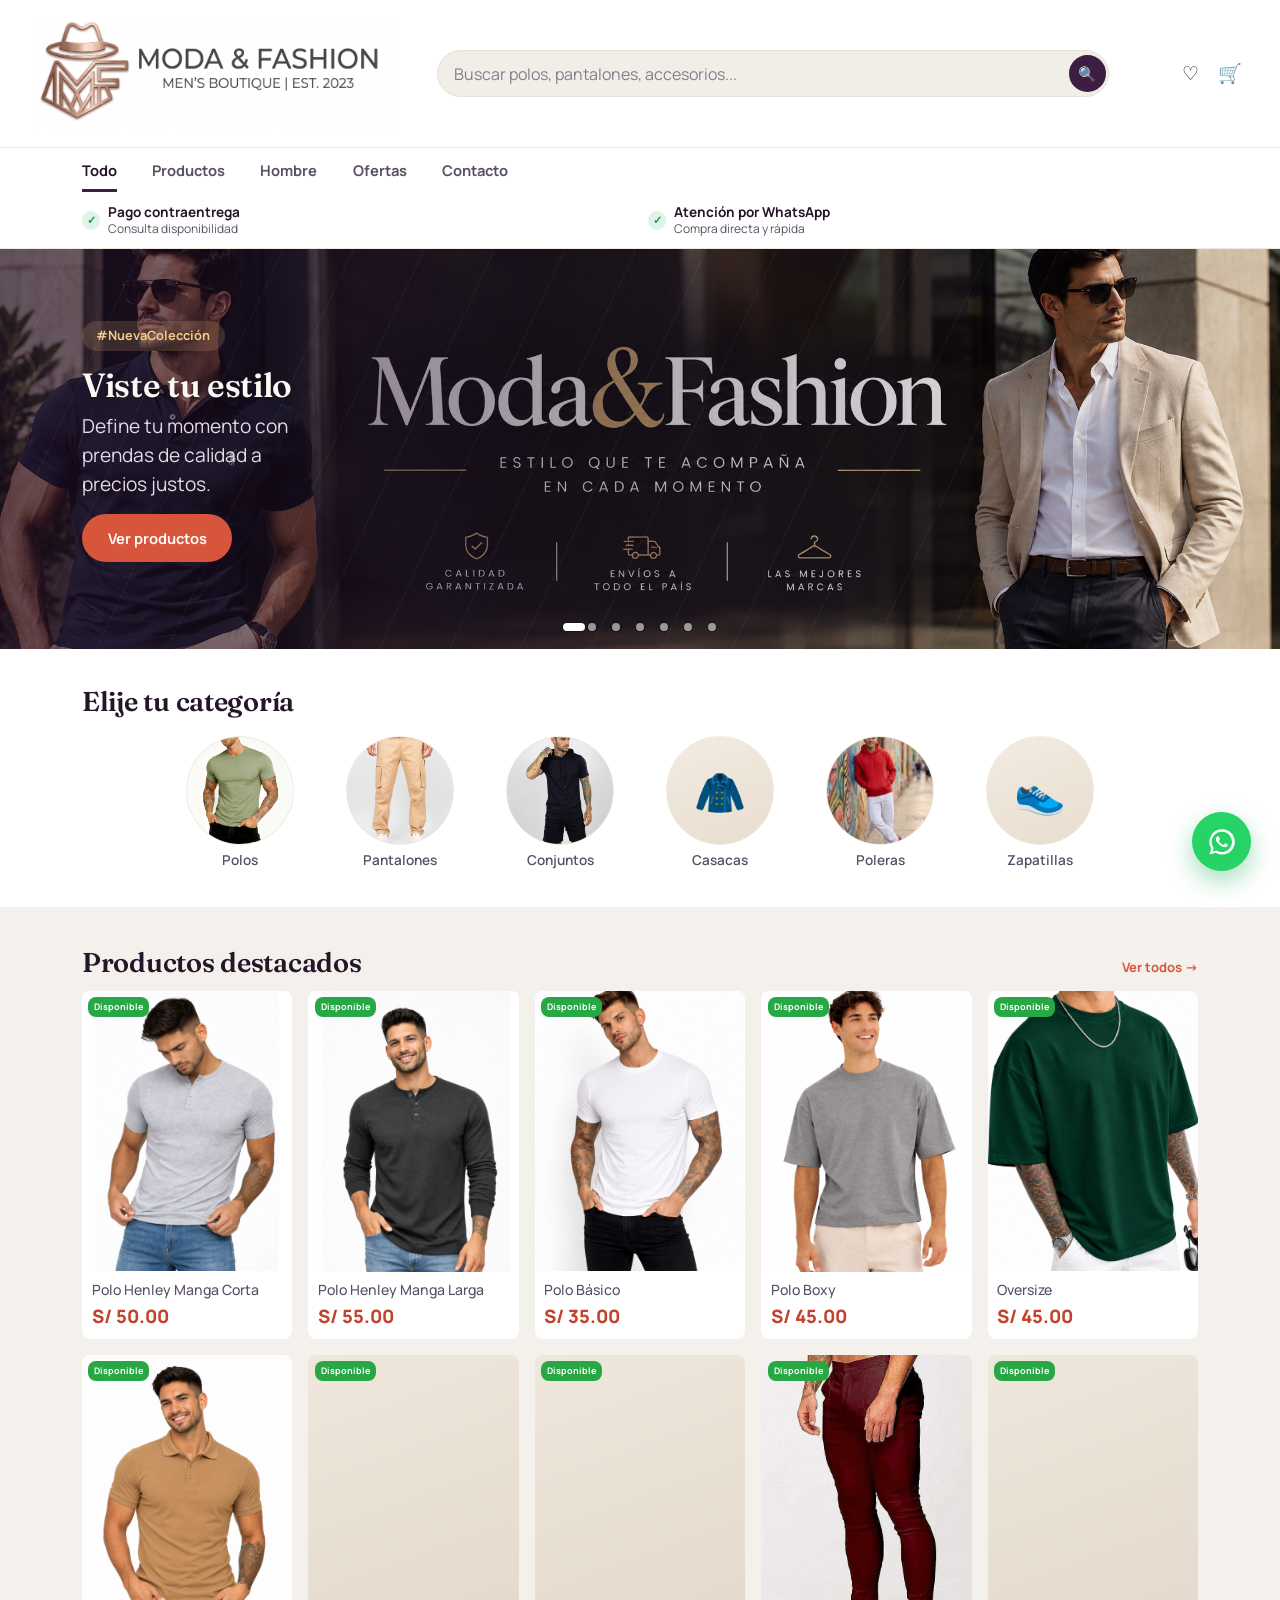
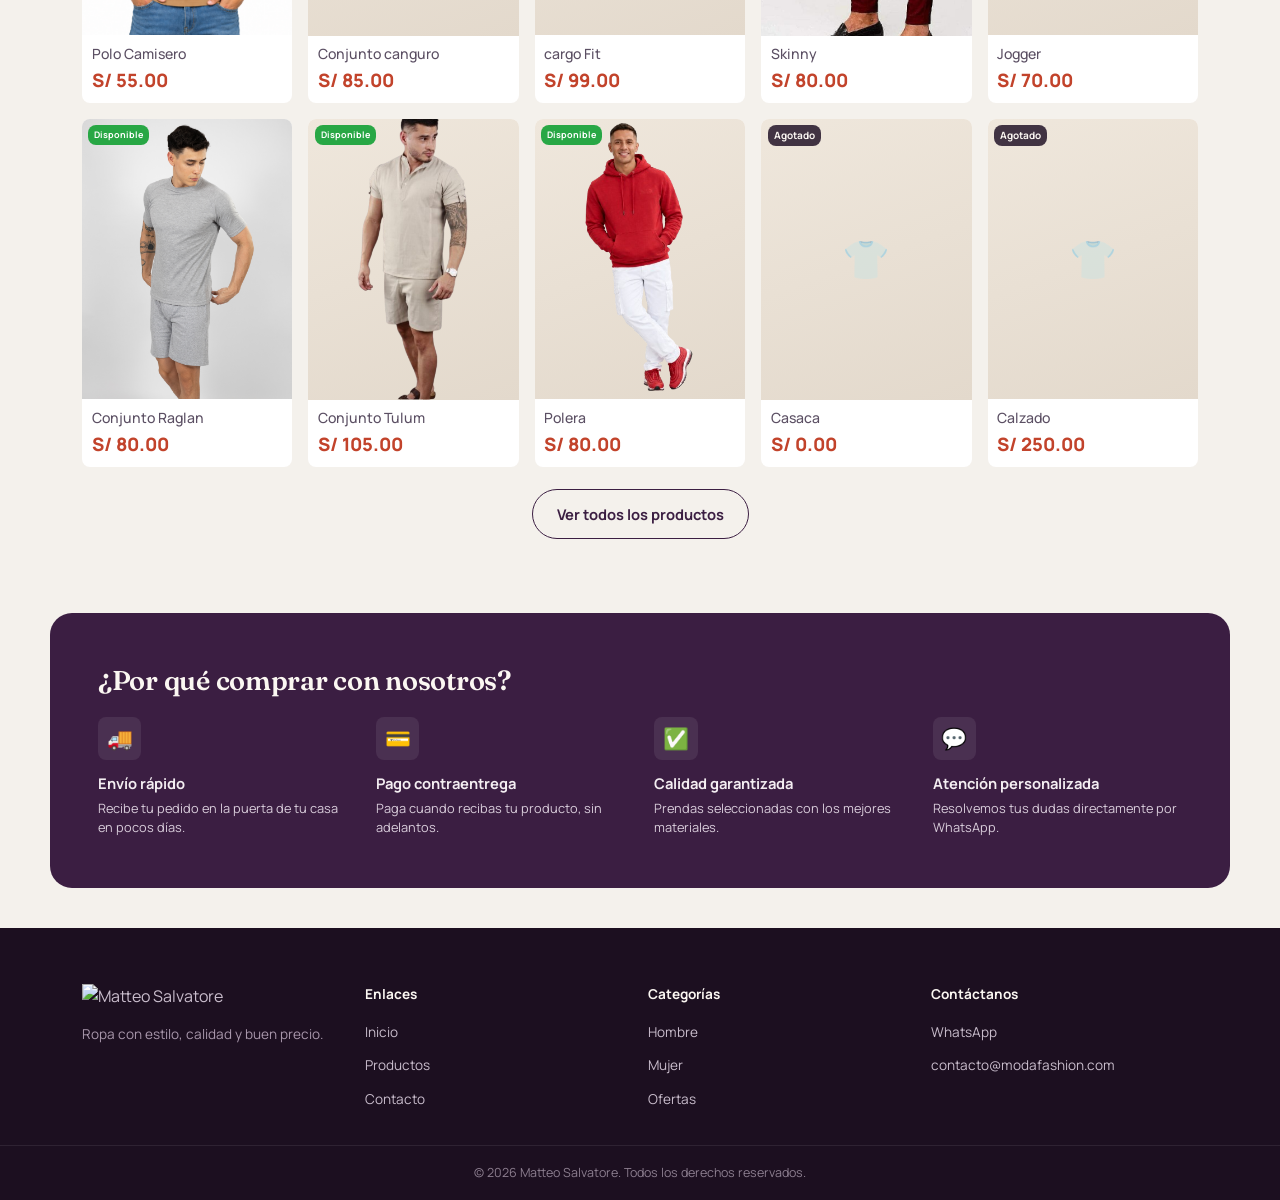
==== index.html @ 700c7a2d "primera version de la tienda" ====
<!DOCTYPE html>
<html lang="es">
<head>
  <meta charset="UTF-8">
  <meta name="viewport" content="width=device-width, initial-scale=1.0">
  <title>Moda & Fashion | Tienda de Ropa Online</title>
  <meta name="description" content="Moda & Fashion - Encuentra las mejores prendas de vestir al mejor precio.">
  <link rel="stylesheet" href="css/styles.css">
</head>
<body class="page-home">

  <!-- ===================== HEADER ===================== -->
  <header class="site-header">
  <div class="header-top">
    <a href="index.html" class="logo" aria-label="Moda & Fashion - Inicio">
      <img src="img/logo.png" alt="Moda & Fashion" class="logo-img">
    </a>

    <!-- Buscador -->
    <form class="search-form" role="search" action="productos.html" method="get">
      <input
        type="search"
        name="buscar"
        class="search-input"
        placeholder="Buscar polos, pantalones, accesorios..."
        aria-label="Buscar productos"
      >
      <button type="submit" class="search-button" aria-label="Buscar">
        🔍
      </button>
    </form>

    <!-- Acciones rápidas -->
    <div class="header-actions">
      <a href="#" class="icon-link" aria-label="Favoritos">♡</a>
      <a href="#" class="icon-link" aria-label="Carrito de compras">🛒</a>
      <button class="menu-toggle" aria-label="Abrir menú" aria-expanded="false">
        <span></span>
        <span></span>
        <span></span>
      </button>
    </div>
  </div>
</header>

    <!-- ===================== NAV (pestañas) ===================== -->
    <nav class="main-nav" aria-label="Navegación principal">
      <ul class="nav-list">
        <li><a href="index.html" class="active">Todo</a></li>
        <li><a href="productos.html">Productos</a></li>
        <li><a href="productos.html?categoria=hombre">Hombre</a></li>
        
        <li><a href="productos.html?categoria=ofertas">Ofertas</a></li>
        <li><a href="contacto.html">Contacto</a></li>
      </ul>
    </nav>
  </header>

  <main>

    <!-- ===================== VENTAJAS (franja) ===================== -->
    <section class="perks-bar" aria-label="Ventajas de comprar en la tienda">
      <div class="perk">
        <span class="perk-check" aria-hidden="true">✓</span>
        <div>
          <strong>Pago contraentrega</strong>
          <small>Consulta disponibilidad</small>
        </div>
      </div>
      <div class="perk">
        <span class="perk-check" aria-hidden="true">✓</span>
        <div>
          <strong>Atención por WhatsApp</strong>
          <small>Compra directa y rápida</small>
        </div>
      </div>
    </section>

    <!-- ===================== BANNER PRINCIPAL (carrusel) ===================== -->
    <!--
      Se desliza solo cada pocos segundos y también con el dedo o las flechas.

      - La primera diapositiva lleva texto y las fotos con precio, que salen
        solas de data/productos.json (primeros productos).
      - Las demás son imágenes tuyas: guárdalas en img/banners/ con los nombres
        banner-1.jpg, banner-2.jpg y banner-3.jpg. Si alguna no existe, esa
        diapositiva simplemente no aparece.
      - Para agregar más, copia una línea <a class="hero-slide hero-slide-img">
        y cambia el nombre de la imagen (y el enlace si quieres otro destino).
      - Tamaño recomendado: 1600 x 700 px, con lo importante en el centro.
    -->
    <section class="hero-carousel" id="heroCarousel" aria-roledescription="carrusel" aria-label="Novedades y promociones">
      <div class="hero-track" id="heroTrack">

        <!-- Diapositiva 1: texto + productos del JSON -->
        <div class="hero-slide hero-banner">
          <div class="hero-content">
            <span class="hero-tag">#NuevaColección</span>
            <h1 class="hero-title">Viste tu estilo</h1>
            <p class="hero-subtitle">Define tu momento con prendas de calidad a precios justos.</p>
            <a href="productos.html" class="btn btn-primary">Ver productos</a>
          </div>
          
        </div>

        <!-- Diapositivas de imagen (se quitan solas si la imagen no existe) -->
        <a class="hero-slide hero-slide-img" href="productos.html">
          <img src="img/banners/banner-1.jpg" alt="Promoción de Matteo Salvatore" onerror="this.parentElement.remove()">
        </a>
        <a class="hero-slide hero-slide-img" href="productos.html">
          <img src="img/banners/banner-2.jpg" alt="Novedades de Matteo Salvatore" onerror="this.parentElement.remove()">
        </a>
        <a class="hero-slide hero-slide-img" href="productos.html?categoria=ofertas">
          <img src="img/banners/banner-3.jpg" alt="Ofertas de Matteo Salvatore" onerror="this.parentElement.remove()">
        </a>
        <a class="hero-slide hero-slide-img" href="productos.html?categoria=ofertas">
          <img src="img/banners/banner-4.jpg" alt="Ofertas de Matteo Salvatore" onerror="this.parentElement.remove()">
        </a>
        <a class="hero-slide hero-slide-img" href="productos.html?categoria=ofertas">
          <img src="img/banners/banner-5.jpg" alt="Ofertas de Matteo Salvatore" onerror="this.parentElement.remove()">
        </a>
        <a class="hero-slide hero-slide-img" href="productos.html?categoria=ofertas">
          <img src="img/banners/banner-6.jpg" alt="Ofertas de Matteo Salvatore" onerror="this.parentElement.remove()">
        </a>

      </div>

      <!-- Flechas y puntos: los crea js/main.js solo cuando hay más de una diapositiva -->
      <button type="button" class="hero-arrow hero-prev" aria-label="Imagen anterior" hidden>‹</button>
      <button type="button" class="hero-arrow hero-next" aria-label="Imagen siguiente" hidden>›</button>
      <div class="hero-dots" role="group" aria-label="Elegir imagen" hidden></div>
    </section>

    <!-- ===================== CATEGORÍAS ===================== -->
    <!--
      Cada círculo muestra un emoji. Si guardas una foto en
      img/categorias/ con el nombre indicado (polos.jpg, pantalones.jpg...),
      la foto reemplaza al emoji automáticamente.
    -->
    <section class="categories-section" id="categorias" aria-label="Categorías de ropa">
      <h2 class="section-title">Elije tu categoría</h2>
      <div class="categories-grid">
        <a href="productos.html?categoria=polos" class="category-card">
          <div class="category-image">
            <span class="category-emoji" aria-hidden="true">👕</span>
            <img src="img/categorias/polos.jpg" alt="" loading="lazy" onerror="this.remove()">
          </div>
          <span class="category-name">Polos</span>
        </a>
        <a href="productos.html?categoria=pantalones" class="category-card">
          <div class="category-image">
            <span class="category-emoji" aria-hidden="true">👖</span>
            <img src="img/categorias/pantalones.jpg" alt="" loading="lazy" onerror="this.remove()">
          </div>
          <span class="category-name">Pantalones</span>
        </a>
                <a href="productos.html?categoria=conjuntos" class="category-card">
          <div class="category-image">
            <span class="category-emoji" aria-hidden="true">🎽</span>
            <img src="img/categorias/conjuntos.jpg" alt="" loading="lazy" onerror="this.remove()">
          </div>
          <span class="category-name">Conjuntos</span>
        </a>
        <a href="productos.html?categoria=casacas" class="category-card">
          <div class="category-image">
            <span class="category-emoji" aria-hidden="true">🧥</span>
            <img src="img/categorias/casacas.jpg" alt="" loading="lazy" onerror="this.remove()">
          </div>
          <span class="category-name">Casacas</span>
        </a>
        <a href="productos.html?categoria=Poleras" class="category-card">
          <div class="category-image">
            <span class="category-emoji" aria-hidden="true">🧢</span>
            <img src="img/categorias/poleras.jpg" alt="" loading="lazy" onerror="this.remove()">
          </div>
          <span class="category-name">Poleras</span>
        </a>
        <a href="productos.html?categoria=zapatillas" class="category-card">
          <div class="category-image">
            <span class="category-emoji" aria-hidden="true">👟</span>
            <img src="img/categorias/zapatillas.jpg" alt="" loading="lazy" onerror="this.remove()">
          </div>
          <span class="category-name">Zapatillas</span>
        </a>
        
      </div>
    </section>

    <!-- ===================== PRODUCTOS DESTACADOS ===================== -->
    <section class="featured-section" aria-label="Productos destacados">
      <div class="section-header">
        <h2 class="section-title">Productos destacados</h2>
        <a href="productos.html" class="see-all-link">Ver todos →</a>
      </div>

      <!-- Las tarjetas se generan solas desde data/productos.json (js/productos.js) -->
      <div class="products-grid" id="productosGrid">
        <p class="products-empty-message">Cargando productos…</p>
      </div>

      <div class="section-cta">
        <a href="productos.html" class="btn btn-secondary">Ver todos los productos</a>
      </div>
    </section>

    <!-- ===================== BENEFICIOS ===================== -->
    <section class="benefits-section" aria-label="Beneficios de comprar en la tienda">
      <h2 class="section-title">¿Por qué comprar con nosotros?</h2>
      <div class="benefits-grid">
        <div class="benefit-item">
          <div class="benefit-icon" aria-hidden="true">🚚</div>
          <h3 class="benefit-title">Envío rápido</h3>
          <p class="benefit-text">Recibe tu pedido en la puerta de tu casa en pocos días.</p>
        </div>
        <div class="benefit-item">
          <div class="benefit-icon" aria-hidden="true">💳</div>
          <h3 class="benefit-title">Pago contraentrega</h3>
          <p class="benefit-text">Paga cuando recibas tu producto, sin adelantos.</p>
        </div>
        <div class="benefit-item">
          <div class="benefit-icon" aria-hidden="true">✅</div>
          <h3 class="benefit-title">Calidad garantizada</h3>
          <p class="benefit-text">Prendas seleccionadas con los mejores materiales.</p>
        </div>
        <div class="benefit-item">
          <div class="benefit-icon" aria-hidden="true">💬</div>
          <h3 class="benefit-title">Atención personalizada</h3>
          <p class="benefit-text">Resolvemos tus dudas directamente por WhatsApp.</p>
        </div>
      </div>
    </section>

  </main>

  
<!-- ===================== BOTÓN FLOTANTE DE WHATSAPP ===================== -->

<a
  href="https://wa.me/51994319421?text=Hola%2C%20quiero%20más%20información%20sobre%20sus%20productos"
  class="whatsapp-float"
  target="_blank"
  rel="noopener noreferrer"
  aria-label="Escríbenos por WhatsApp"
>
  <svg
    xmlns="http://www.w3.org/2000/svg"
    width="32"
    height="32"
    viewBox="0 0 32 32"
    aria-hidden="true"
  >
    <!-- Círculo verde -->
    <circle cx="16" cy="16" r="16" fill="#25D366"/>

    <!-- Símbolo blanco ampliado -->
    <g transform="translate(-4.8 -4.8) scale(1.30)">
      <path
        fill="#FFFFFF"
        d="M16 6.2a9.7 9.7 0 0 0-8.3 14.7L6.4 25.6l4.9-1.3A9.7 9.7 0 1 0 16 6.2Zm0 17.5a7.8 7.8 0 0 1-4-.9l-.3-.2-2.9.8.8-2.8-.2-.3a7.8 7.8 0 1 1 6.6 3.4Zm4.3-5.8c-.2-.1-1.4-.7-1.6-.8-.2-.1-.4-.1-.5.1-.2.2-.6.8-.8.9-.1.2-.3.2-.5.1a6.4 6.4 0 0 1-1.9-1.2 7 7 0 0 1-1.3-1.6c-.1-.2 0-.3.1-.5l.4-.4c.1-.1.2-.3.2-.4.1-.2 0-.3 0-.4l-.7-1.7c-.2-.4-.4-.4-.5-.4h-.5c-.2 0-.4.1-.6.3-.2.2-.8.8-.8 1.9s.8 2.1.9 2.2c.1.2 1.6 2.5 3.9 3.4.5.2.9.3 1.2.4.5.2 1 .1 1.4.1.4-.1 1.4-.6 1.6-1.1.2-.5.2-1 .1-1.1-.1-.1-.3-.2-.5-.3Z"
      />
    </g>
  </svg>
</a>



  <!-- ===================== FOOTER ===================== -->
  <footer class="site-footer">
    <div class="footer-content">
      <div class="footer-col">
        <a href="index.html" class="logo" aria-label="Matteo Salvatore - Inicio">
          <img src="img/logo-blanco.png" alt="Matteo Salvatore" class="logo-img logo-img-footer" width="666" height="81">
        </a>
        <p class="footer-text">Ropa con estilo, calidad y buen precio.</p>
      </div>

      <div class="footer-col">
        <h4 class="footer-heading">Enlaces</h4>
        <ul class="footer-links">
          <li><a href="index.html">Inicio</a></li>
          <li><a href="productos.html">Productos</a></li>
          <li><a href="contacto.html">Contacto</a></li>
        </ul>
      </div>

      <div class="footer-col">
        <h4 class="footer-heading">Categorías</h4>
        <ul class="footer-links">
          <li><a href="productos.html?categoria=hombre">Hombre</a></li>
          <li><a href="productos.html?categoria=mujer">Mujer</a></li>
          <li><a href="productos.html?categoria=ofertas">Ofertas</a></li>
        </ul>
      </div>

      <div class="footer-col">
        <h4 class="footer-heading">Contáctanos</h4>
        <ul class="footer-links">
         <li><a href="https://wa.me/51994319421?text=Hola,%20quiero%20más%20información%20sobre%20sus%20productos" target="_blank" rel="noopener noreferrer">WhatsApp</a></li>
          <li><a href="mailto:contacto@modafashion.com">contacto@modafashion.com</a></li>
        </ul>
      </div>
    </div>

    <div class="footer-bottom">
      <p>&copy; 2026 Matteo Salvatore. Todos los derechos reservados.</p>
    </div>
  </footer>

  <!-- ===================== BARRA INFERIOR (solo celular) ===================== -->
  <nav class="bottom-nav" aria-label="Navegación rápida">
    <a href="index.html" class="bottom-nav-item is-active">
      <span class="bottom-nav-icon" aria-hidden="true">🏠</span>
      <span>Inicio</span>
    </a>
    <a href="#categorias" class="bottom-nav-item">
      <span class="bottom-nav-icon" aria-hidden="true">☰</span>
      <span>Categorías</span>
    </a>
    <a href="productos.html?categoria=ofertas" class="bottom-nav-item">
      <span class="bottom-nav-icon" aria-hidden="true">🏷️</span>
      <span>Ofertas</span>
    </a>
    <a href="contacto.html" class="bottom-nav-item">
      <span class="bottom-nav-icon" aria-hidden="true">📞</span>
      <span>Contacto</span>
    </a>
  </nav>

  <script src="js/main.js"></script>
  <script src="js/productos.js"></script>
</body>
</html>
---- css/styles.css ----
/* =========================================================
   MODA FASHION — Hoja de estilos principal
   Formato tipo app de compras, pensado primero para celular.
   Breakpoints: 700px (tablet) y 1024px (escritorio)
   ========================================================= */

@import url('https://fonts.googleapis.com/css2?family=Fraunces:ital,wght@0,500;0,600;0,700;1,500&family=Manrope:wght@400;500;600;700;800&display=swap');

/* ---------- Variables ---------- */
:root {
  /* Color */
  --color-bg:        #F4F1EC;
  --color-surface:   #FFFFFF;
  --color-ink:       #241528;
  --color-ink-soft:  #5B4F63;
  --color-primary:   #3B1E42;
  --color-primary-2: #55214F;
  --color-gold:      #C08A2E;
  --color-coral:     #D6553B;
  --color-coral-2:   #C2432B;
  --color-price:     #C2432B;
  --color-whatsapp:  #1FAF5C;
  --color-whatsapp-2:#188F4B;
  --color-border:    #E7E0D7;
  --color-border-2:  #EFE9E1;

  /* Tipografía */
  --font-display: 'Fraunces', Georgia, serif;
  --font-body: 'Manrope', -apple-system, BlinkMacSystemFont, 'Segoe UI', sans-serif;

  /* Forma y sombra */
  --radius-s: 8px;
  --radius-m: 14px;
  --radius-l: 22px;
  --radius-pill: 999px;
  --shadow-s: 0 1px 2px rgba(36, 21, 40, 0.06), 0 1px 1px rgba(36, 21, 40, 0.04);
  --shadow-m: 0 8px 24px rgba(36, 21, 40, 0.10);
  --shadow-l: 0 20px 48px rgba(36, 21, 40, 0.16);

  /* Layout */
  --container: 1180px;
  /* Margen lateral: fondos a ancho completo, contenido centrado */
  --gutter: max(0.75rem, calc((100% - var(--container)) / 2 + 0.75rem));

  /* Movimiento */
  --ease: cubic-bezier(0.22, 1, 0.36, 1);
}

/* ---------- Reset ---------- */
*, *::before, *::after { box-sizing: border-box; }
html { -webkit-text-size-adjust: 100%; scroll-behavior: smooth; }
body, h1, h2, h3, h4, p, figure, ul { margin: 0; }
ul { list-style: none; padding: 0; }
a { color: inherit; text-decoration: none; }
img { max-width: 100%; display: block; }
button { font: inherit; color: inherit; background: none; border: none; cursor: pointer; }
input { font: inherit; }

body {
  background: var(--color-bg);
  color: var(--color-ink);
  font-family: var(--font-body);
  line-height: 1.5;
  -webkit-font-smoothing: antialiased;
}

:focus-visible {
  outline: 2px solid var(--color-gold);
  outline-offset: 3px;
  border-radius: var(--radius-s);
}

@media (prefers-reduced-motion: reduce) {
  html { scroll-behavior: auto; }
  *, *::before, *::after {
    animation-duration: 0.01ms !important;
    animation-iteration-count: 1 !important;
    transition-duration: 0.01ms !important;
  }
}

.section-title {
  font-family: var(--font-display);
  font-weight: 600;
  font-size: clamp(1.15rem, 3vw, 1.7rem);
  color: var(--color-ink);
  letter-spacing: -0.01em;
  line-height: 1.2;
}

/* ---------- Botones ---------- */
.btn {
  display: inline-flex;
  align-items: center;
  justify-content: center;
  gap: 0.5rem;
  padding: 0.8rem 1.5rem;
  border-radius: var(--radius-pill);
  font-weight: 700;
  font-size: 0.92rem;
  transition: transform 0.25s var(--ease), box-shadow 0.25s var(--ease), background-color 0.25s var(--ease), color 0.25s var(--ease);
  white-space: nowrap;
}

.btn-primary {
  background: var(--color-coral);
  color: #FFF9F5;
  box-shadow: var(--shadow-m);
}
.btn-primary:hover { background: var(--color-coral-2); transform: translateY(-2px); box-shadow: var(--shadow-l); }
.btn-primary:active { transform: translateY(0); }

.btn-secondary {
  background: transparent;
  color: var(--color-primary);
  border: 1.5px solid var(--color-primary);
}
.btn-secondary:hover { background: var(--color-primary); color: #FBF7F2; }

/* =========================================================
   HEADER
   ========================================================= */
.site-header {
  position: sticky;
  top: 0;
  z-index: 50;
  background: var(--color-surface);
  border-bottom: 1px solid var(--color-border-2);
}

/* Contenedor principal de la barra superior */
.header-top {
  width: 100%;
  max-width: 100%;
  padding: 0.55rem 1.5rem 0.6rem;
  display: flex;
  align-items: center;
  justify-content: space-between;
  gap: 1.5rem;
}

/* 1. Logo fijo a la izquierda */
.logo {
  flex-shrink: 0;
  display: flex;
  align-items: center;
  text-decoration: none;
}

.logo-img {
  display: block;
  height: 10rem;
  width: auto;
  object-fit: contain;
}

/* 2. Barra de búsqueda flexible en el centro */
.search-form {
  flex: 1;
  min-width: 220px;
  max-width: 650px;
  display: flex;
  align-items: center;
  background: #F1EDE7;
  border: 1px solid var(--color-border);
  border-radius: var(--radius-pill);
  padding: 0.1rem 0.12rem 0.1rem 1rem;
  transition: border-color 0.2s var(--ease), box-shadow 0.2s var(--ease), background 0.2s var(--ease);
}

.search-form:focus-within {
  background: #fff;
  border-color: var(--color-primary-2);
  box-shadow: 0 0 0 3px rgba(59, 30, 66, 0.10);
}

.search-input {
  flex: 1;
  min-width: 0;
  border: none;
  background: transparent;
  padding: 0.55rem 0;
  font-size: 1rem;
  color: var(--color-ink);
}

.search-input::placeholder { 
  color: var(--color-ink-soft); 
  opacity: 0.7; 
}

.search-input:focus { 
  outline: none; 
}

.search-button {
  width: 2.3rem;
  height: 2.3rem;
  border-radius: 50%;
  display: grid;
  place-items: center;
  background: var(--color-primary);
  color: #fff;
  font-size: 0.9rem;
  flex-shrink: 0;
  transition: background 0.2s var(--ease);
}

.search-button:hover { 
  background: var(--color-primary-2); 
}

/* 3. Iconos de la derecha */
.header-actions {
  display: flex;
  align-items: center;
  gap: 0.15rem;
  flex-shrink: 0;
}

.icon-link {
  width: 2.3rem;
  height: 2.3rem;
  display: grid;
  place-items: center;
  border-radius: 50%;
  font-size: 1.2rem;
  transition: background 0.2s var(--ease);
}

.icon-link:hover { 
  background: var(--color-bg); 
}

/* Navegación inferior / Pestañas */
.menu-toggle { display: none; }

.main-nav { 
  background: var(--color-surface); 
}

.nav-list {
  max-width: var(--container);
  margin: 0 auto;
  display: flex;
  gap: 1.35rem;
  padding: 0 0.75rem;
  overflow-x: auto;
  scrollbar-width: none;
}

.nav-list::-webkit-scrollbar { display: none; }
.nav-list li { flex-shrink: 0; }

.nav-list a {
  display: block;
  font-size: 0.88rem;
  font-weight: 700;
  color: var(--color-ink-soft);
  padding: 0.5rem 0 0.45rem;
  border-bottom: 3px solid transparent;
  transition: color 0.2s var(--ease), border-color 0.2s var(--ease);
}

.nav-list a:hover { color: var(--color-primary); }
.nav-list a.active {
  color: var(--color-ink);
  border-color: var(--color-primary);
}

/* =========================================================
   FRANJA DE VENTAJAS
   ========================================================= */
.perks-bar {
  display: grid;
  grid-template-columns: 1fr 1fr;
  gap: 0.5rem;
  padding: 0.6rem var(--gutter);
  background: var(--color-surface);
  border-bottom: 1px solid var(--color-border-2);
}
.perk {
  display: flex;
  align-items: center;
  gap: 0.45rem;
  min-width: 0;
}
.perk-check {
  flex-shrink: 0;
  width: 1.15rem;
  height: 1.15rem;
  display: grid;
  place-items: center;
  border-radius: 50%;
  background: rgba(31, 175, 92, 0.14);
  color: var(--color-whatsapp-2);
  font-size: 0.7rem;
  font-weight: 800;
}
.perk strong {
  display: block;
  font-size: 0.74rem;
  font-weight: 700;
  line-height: 1.25;
}
.perk small {
  display: block;
  font-size: 0.68rem;
  color: var(--color-ink-soft);
  line-height: 1.25;
}

/* =========================================================
   BANNER PRINCIPAL
   ========================================================= */
.hero-carousel {
  position: relative;
  background: #200F26;
  max-width: 1600px;
  margin-inline: auto;
}
.hero-track {
  display: flex;
  overflow-x: auto;
  scroll-snap-type: x mandatory;
  overscroll-behavior-x: contain;
  scrollbar-width: none;
}
.hero-track::-webkit-scrollbar { display: none; }

.hero-slide {
  flex: 0 0 100%;
  min-width: 0;
  aspect-ratio: 3 / 2;
  scroll-snap-align: start;
  scroll-snap-stop: always;
}

.hero-slide-img {
  position: relative;
  display: block;
  overflow: hidden;
  background: linear-gradient(135deg, var(--color-primary), #200F26);
}
.hero-slide-img::before {
  content: "";
  position: absolute;
  inset: -24px;
  background: var(--fondo, none) center / cover no-repeat;
  filter: blur(22px) brightness(0.85);
}
.hero-slide-img img {
  position: absolute;
  inset: 0;
  width: 100%;
  height: 100%;
  object-fit: contain;
}
.hero-slide-img::after {
  content: "";
  position: absolute;
  inset: auto 0 0 0;
  height: 3.5rem;
  background: linear-gradient(transparent, rgba(0, 0, 0, 0.3));
  pointer-events: none;
}

.hero-dots {
  position: absolute;
  left: 0;
  right: 0;
  bottom: 0.45rem;
  z-index: 3;
  display: flex;
  justify-content: center;
  gap: 0.1rem;
}
.hero-dots[hidden] { display: none; }
.hero-dot {
  width: 1.4rem;
  height: 1.4rem;
  display: grid;
  place-items: center;
}
.hero-dot::before {
  content: "";
  width: 0.5rem;
  height: 0.5rem;
  border-radius: var(--radius-pill);
  background: rgba(255, 255, 255, 0.55);
  box-shadow: 0 0 0 1px rgba(0, 0, 0, 0.22);
  transition: width 0.3s var(--ease), background 0.3s var(--ease);
}
.hero-dot[aria-current="true"]::before {
  width: 1.4rem;
  background: #fff;
}

.hero-arrow { display: none; }

.hero-banner {
  position: relative;
  display: grid;
  grid-template-columns: 1fr auto;
  align-items: center;
  gap: 0.75rem;
  min-height: 15.5rem;
  padding: 1.5rem var(--gutter) 2.6rem;
  color: #FBF7F2;
  overflow: hidden;
  background-image:
    linear-gradient(90deg, rgba(32, 15, 38, 0.68) 0%, rgba(32, 15, 38, 0.2) 70%, rgba(32, 15, 38, 0) 100%),
    url('../img/banners/banner-principal.jpg'),
    radial-gradient(ellipse at 85% 15%, rgba(214, 85, 59, 0.42), transparent 55%),
    linear-gradient(135deg, var(--color-primary) 0%, #2A1730 65%, #200F26 100%);
  background-size: auto, cover, auto, auto;
  background-position: center, center, center, center;
  background-repeat: no-repeat;
}

@media (max-width: 699px) {
  .hero-banner {
    background-image:
      linear-gradient(90deg, rgba(32, 15, 38, 0.68) 0%, rgba(32, 15, 38, 0.2) 70%, rgba(32, 15, 38, 0) 100%),
      url('../img/banners/banner-principal-movil.jpg'),
      url('../img/banners/banner-principal.jpg'),
      radial-gradient(ellipse at 85% 15%, rgba(214, 85, 59, 0.42), transparent 55%),
      linear-gradient(135deg, var(--color-primary) 0%, #2A1730 65%, #200F26 100%);
    background-size: auto, cover, cover, auto, auto;
    background-position: center, center, center, center, center;
  }
}
.hero-banner::after {
  content: "";
  position: absolute;
  inset: 0;
  background-image: repeating-linear-gradient(115deg, rgba(255,255,255,0.045) 0 1px, transparent 1px 64px);
  pointer-events: none;
}
.hero-content,
.hero-products { position: relative; z-index: 1; }

.hero-content { animation: hero-rise 0.7s var(--ease) both; }
@keyframes hero-rise {
  from { opacity: 0; transform: translateY(14px); }
  to   { opacity: 1; transform: translateY(0); }
}
.hero-tag {
  display: inline-block;
  font-size: 0.7rem;
  font-weight: 700;
  color: #F4C98A;
  background: rgba(244, 201, 138, 0.16);
  padding: 0.28rem 0.7rem;
  border-radius: var(--radius-pill);
  margin-bottom: 0.7rem;
}
.hero-title {
  font-family: var(--font-display);
  font-weight: 600;
  font-size: clamp(1.45rem, 6.2vw, 2.9rem);
  line-height: 1.1;
  letter-spacing: -0.01em;
  margin-bottom: 0.5rem;
}
.hero-subtitle {
  font-size: 0.8rem;
  color: #E4D9E6;
  margin-bottom: 1rem;
  max-width: 24rem;
}
.hero-content .btn { padding: 0.6rem 1.15rem; font-size: 0.82rem; }

.hero-products {
  display: flex;
  gap: 0.5rem;
  align-self: end;
}
.hero-products:empty { display: none; }
.hero-product {
  position: relative;
  width: 5.6rem;
  aspect-ratio: 3 / 4;
  border-radius: var(--radius-s);
  overflow: hidden;
  background: #fff;
  border: 3px solid rgba(255, 255, 255, 0.94);
  box-shadow: 0 10px 24px rgba(0, 0, 0, 0.28);
  transition: transform 0.3s var(--ease);
}
.hero-product:hover { transform: translateY(-4px); }
.hero-product img {
  width: 100%;
  height: 100%;
  object-fit: cover;
}
.hero-product-price {
  position: absolute;
  left: 50%;
  bottom: 0.35rem;
  transform: translateX(-50%);
  background: #fff;
  color: var(--color-price);
  font-size: 0.68rem;
  font-weight: 800;
  padding: 0.12rem 0.5rem;
  border-radius: var(--radius-pill);
  white-space: nowrap;
  box-shadow: var(--shadow-s);
}

/* =========================================================
   CATEGORÍAS
   ========================================================= */
.categories-section {
  margin-top: 0.5rem;
  padding: 1rem 0 1.1rem;
  background: var(--color-surface);
}
.categories-section > * { padding-inline: var(--gutter); }
.categories-section .section-title { margin-bottom: 0.9rem; }

.categories-grid {
  display: flex;
  gap: 0.85rem;
  overflow-x: auto;
  scrollbar-width: none;
}
.categories-grid::-webkit-scrollbar { display: none; }
.category-card {
  flex: 0 0 auto;
  width: 4.9rem;
  display: flex;
  flex-direction: column;
  align-items: center;
  gap: 0.45rem;
  text-align: center;
}
.category-image {
  position: relative;
  width: 4.4rem;
  height: 4.4rem;
  border-radius: 50%;
  overflow: hidden;
  display: grid;
  place-items: center;
  font-size: 1.8rem;
  background: linear-gradient(160deg, #F3ECE2, #E8DDCF);
  border: 1px solid var(--color-border-2);
  transition: transform 0.25s var(--ease), box-shadow 0.25s var(--ease), border-color 0.25s var(--ease);
}
.category-image img {
  position: absolute;
  inset: 0;
  width: 100%;
  height: 100%;
  object-fit: cover;
}
.category-card:hover .category-image {
  transform: translateY(-3px);
  box-shadow: var(--shadow-m);
  border-color: var(--color-coral);
}
.category-name {
  font-size: 0.75rem;
  font-weight: 600;
  color: var(--color-ink-soft);
  line-height: 1.2;
}

/* =========================================================
   PRODUCTOS DESTACADOS
   ========================================================= */
.featured-section {
  margin-top: 0.5rem;
  padding: 1rem 0 1.4rem;
  background: var(--color-bg);
}
.section-header {
  display: flex;
  align-items: baseline;
  justify-content: space-between;
  gap: 1rem;
  padding-inline: var(--gutter);
  margin-bottom: 0.8rem;
}
.see-all-link {
  font-size: 0.82rem;
  font-weight: 700;
  color: var(--color-coral);
  flex-shrink: 0;
}
.see-all-link:hover { color: var(--color-coral-2); }

.products-grid {
  display: grid;
  grid-template-columns: repeat(2, 1fr);
  gap: 0.5rem;
  padding-inline: var(--gutter);
}
.products-empty-message {
  grid-column: 1 / -1;
  text-align: center;
  padding: 2.5rem 1rem;
  color: var(--color-ink-soft);
  font-size: 0.9rem;
}

.product-card {
  background: var(--color-surface);
  border-radius: var(--radius-s);
  overflow: hidden;
  transition: transform 0.3s var(--ease), box-shadow 0.3s var(--ease);
}
.product-link { display: block; }

.product-image-wrapper {
  position: relative;
  aspect-ratio: 3 / 4;
  background: linear-gradient(160deg, #EFE7DC, #E3D9CC);
  overflow: hidden;
}
.product-image {
  width: 100%;
  height: 100%;
  object-fit: cover;
  transition: transform 0.45s var(--ease);
}
.product-image-wrapper.is-empty::after {
  content: "👕";
  position: absolute;
  inset: 0;
  display: grid;
  place-items: center;
  font-size: 2.4rem;
  opacity: 0.3;
}

.product-badge {
  position: absolute;
  top: 0.4rem;
  left: 0.4rem;
  z-index: 1;
  background: var(--color-primary);
  color: #FBF7F2;
  font-size: 0.68rem;
  font-weight: 700;
  padding: 0.18rem 0.5rem;
  border-radius: var(--radius-s);
}
.product-badge-offer { background: var(--color-coral); }
.product-badge-soldout { background: rgba(36, 21, 40, 0.85); font-size: 10px; padding: 3px 6px; }
.product-badge-available { background-color: #28a745; color: #ffffff; font-size: 9px; padding: 3px 6px; }

.product-info { padding: 0.55rem 0.6rem 0.75rem; }
.product-name {
  font-size: 0.8rem;
  font-weight: 500;
  color: var(--color-ink-soft);
  line-height: 1.35;
  margin-bottom: 0.35rem;
  display: -webkit-box;
  -webkit-line-clamp: 2;
  line-clamp: 2;
  -webkit-box-orient: vertical;
  overflow: hidden;
}
.product-price-row {
  display: flex;
  align-items: baseline;
  flex-wrap: wrap;
  gap: 0.1rem 0.45rem;
}
.product-price {
  font-weight: 800;
  font-size: 1.05rem;
  color: var(--color-price);
  line-height: 1.2;
}
.product-price-old {
  font-size: 0.75rem;
  color: #9A8E9E;
  text-decoration: line-through;
}

.section-cta {
  display: flex;
  justify-content: center;
  margin-top: 1.4rem;
  padding-inline: var(--gutter);
}

/* =========================================================
   BENEFICIOS
   ========================================================= */
.benefits-section {
  margin-top: 0.5rem;
  padding: 1.7rem var(--gutter) 1.9rem;
  background: var(--color-primary);
  color: #F4EEF2;
}
.benefits-section .section-title { color: #FBF7F2; margin-bottom: 1.3rem; }
.benefits-grid {
  display: grid;
  grid-template-columns: repeat(2, 1fr);
  gap: 1.3rem 1rem;
}
.benefit-icon {
  width: 2.7rem;
  height: 2.7rem;
  display: grid;
  place-items: center;
  font-size: 1.3rem;
  background: rgba(255, 255, 255, 0.08);
  border-radius: var(--radius-s);
  margin-bottom: 0.7rem;
}
.benefit-title {
  font-size: 0.92rem;
  font-weight: 700;
  margin-bottom: 0.3rem;
}
.benefit-text {
  font-size: 0.8rem;
  color: #D8CCDA;
  line-height: 1.5;
}

/* =========================================================
   BOTÓN FLOTANTE DE WHATSAPP
   ========================================================= */
.whatsapp-float {
  position: fixed !important;
  right: 1.2rem !important;
  bottom: 1.2rem !important;
  z-index: 9999 !important;
  width: 3.5rem !important;
  height: 3.5rem !important;
  border-radius: 50% !important;
  display: flex !important;
  align-items: center !important;
  justify-content: center !important;
  background: #25D366 !important;
  color: #fff !important;
  font-size: 1.6rem !important;
  box-shadow: 0 10px 24px rgba(31, 175, 92, 0.4) !important;
  text-decoration: none !important;
}

.whatsapp-float:hover {
  background: #20ba5a !important;
  transform: translateY(-3px) scale(1.04) !important;
}

.whatsapp-float:hover {
  background: var(--color-whatsapp-2) !important;
  transform: translateY(-3px) scale(1.04) !important;
}

/* =========================================================
   FOOTER
   ========================================================= */
.site-footer {
  margin-top: 0;
  background: #1C0F20;
  color: #C9BDCC;
}
.footer-content {
  max-width: var(--container);
  margin: 0 auto;
  padding: 2.2rem 1rem 1.5rem;
  display: grid;
  gap: 1.8rem 1rem;
  grid-template-columns: repeat(2, 1fr);
}
.site-footer .logo-text { color: #FBF7F2; }
.site-footer .logo-text strong { color: #F0B27A; }
.footer-text {
  font-size: 0.85rem;
  margin-top: 0.6rem;
  color: #A897AB;
  max-width: 18rem;
}
.footer-heading {
  font-size: 0.85rem;
  font-weight: 700;
  color: #FBF7F2;
  margin-bottom: 0.9rem;
}
.footer-links { display: flex; flex-direction: column; gap: 0.6rem; }
.footer-links a { font-size: 0.85rem; transition: color 0.2s var(--ease); }
.footer-links a:hover { color: #F0B27A; }

.footer-bottom {
  border-top: 1px solid rgba(255, 255, 255, 0.08);
  padding: 1.1rem;
  text-align: center;
  font-size: 0.78rem;
  color: #8C7E8F;
}

/* =========================================================
   BARRA INFERIOR (solo celular en página principal)
   ========================================================= */
.bottom-nav {
  position: fixed;
  left: 0;
  right: 0;
  bottom: 0;
  z-index: 55;
  display: grid;
  grid-template-columns: repeat(4, 1fr);
  background: var(--color-surface);
  border-top: 1px solid var(--color-border);
  padding: 0.35rem 0 calc(0.35rem + env(safe-area-inset-bottom));
}
.bottom-nav-item {
  display: flex;
  flex-direction: column;
  align-items: center;
  gap: 0.05rem;
  font-size: 0.68rem;
  font-weight: 600;
  color: var(--color-ink-soft);
  padding: 0.15rem 0;
}
.bottom-nav-icon { font-size: 1.2rem; line-height: 1.25; }
.bottom-nav-item.is-active { color: var(--color-primary); }

.page-home { padding-bottom: calc(3.7rem + env(safe-area-inset-bottom)); }
.page-home .whatsapp-float { bottom: calc(4.9rem + env(safe-area-inset-bottom)) !important; }

/* =========================================================
   TABLET — 700px+
   ========================================================= */
@media (min-width: 700px) {
  :root { --gutter: max(1.5rem, calc((100% - var(--container)) / 2 + 1.5rem)); }

  .header-top {
    grid-template-columns: auto minmax(0, 1fr) auto;
    padding: 0.9rem 1.5rem;
    column-gap: 1.5rem;
  }
  .search-form {
    grid-column: 2;
    order: 0;
    width: 100%;
    max-width: 34rem;
    justify-self: center;
  }
  .logo-text { font-size: 1.45rem; }
  .logo-img { height: 1.8rem; }
  .logo-img-footer { height: 1.7rem; }
  .nav-list { padding: 0 1.5rem; gap: 1.8rem; }
  .nav-list a { font-size: 0.92rem; padding: 0.65rem 0 0.55rem; }

  .perks-bar { gap: 1rem; padding-block: 0.75rem; }
  .perk strong { font-size: 0.85rem; }
  .perk small { font-size: 0.75rem; }

  .hero-slide { aspect-ratio: 16 / 5; }
  .hero-banner {
    grid-template-columns: 1fr auto;
    min-height: 0;
    padding: 1.1rem var(--gutter) 2.3rem;
  }
  .hero-tag { font-size: 0.8rem; padding: 0.35rem 0.9rem; margin-bottom: 1rem; }
  .hero-subtitle { display: none; }
  .hero-title { margin-bottom: 1rem; }
  .hero-content .btn { padding: 0.65rem 1.4rem; font-size: 0.88rem; }
  .hero-products { gap: 0.9rem; }
  .hero-dots { bottom: 0.7rem; }
  .hero-product { width: clamp(7rem, 12vw, 13rem); }
  .hero-product-price { font-size: 0.85rem; padding: 0.18rem 0.7rem; bottom: 0.5rem; }

  .categories-section { padding: 1.6rem 0 1.8rem; }
  .categories-section .section-title { margin-bottom: 1.2rem; }
  .categories-grid { gap: 1.4rem; }
  .category-card { width: 6.4rem; }
  .category-image { width: 5.8rem; height: 5.8rem; font-size: 2.3rem; }
  .category-name { font-size: 0.85rem; }

  .featured-section { padding: 1.8rem 0 2rem; }
  .products-grid { grid-template-columns: repeat(3, 1fr); gap: 0.9rem; }
  .product-name { font-size: 0.88rem; }
  .product-price { font-size: 1.15rem; }

  .benefits-section {
    width: min(calc(100% - 3rem), var(--container));
    margin: 2rem auto 0;
    padding: 2.6rem 2rem;
    border-radius: var(--radius-l);
  }
  .benefits-grid { grid-template-columns: repeat(4, 1fr); gap: 1.8rem; }

  .site-footer { margin-top: 2.5rem; }
  .footer-content { grid-template-columns: repeat(4, 1fr); padding: 3rem 1.5rem 2rem; }
}

/* =========================================================
   ESCRITORIO — 1024px+
   ========================================================= */
@media (min-width: 1024px) {
  :root { --gutter: max(2rem, calc((100% - var(--container)) / 2 + 2rem)); }

  .header-top { padding: 1.1rem 2rem; column-gap: 2.5rem; }
  .logo-img { height: 7rem; }
  .logo-img-footer { height: 1.9rem; }
  .search-form { max-width: 42rem; margin-right: auto; }
  .nav-list { padding: 0 2rem; gap: 2.2rem; }

  .hero-banner { padding: 1.6rem var(--gutter) 2.6rem; }
  .hero-content { max-width: 34rem; }
  .hero-subtitle { display: block; font-size: 1.1rem; }
  .hero-title { margin-bottom: 0.5rem; }
  .hero-content .btn { padding: 0.8rem 1.6rem; font-size: 0.92rem; }
  .hero-products { gap: 1.2rem; }
}

@media (min-width: 1200px) {
  .hero-content { max-width: 15rem; }
  .hero-title { font-size: 2.1rem; }
  .hero-subtitle { font-size: 1.2rem; max-width: 30rem; }

  .categories-section { margin-top: 0; padding: 2.2rem 0 2.4rem; }
  .categories-grid {
    flex-wrap: wrap;
    justify-content: center;
    overflow: visible;
    gap: 2.5rem;
  }
  .category-card { width: 7.5rem; }
  .category-image { width: 6.8rem; height: 6.8rem; font-size: 2.6rem; }

  .featured-section { margin-top: 0; padding: 2.4rem 0 2.6rem; }
  .products-grid { grid-template-columns: repeat(5, 1fr); gap: 1rem; }
  .product-card:hover {
    transform: translateY(-5px);
    box-shadow: var(--shadow-m);
  }
  .product-card:hover .product-image { transform: scale(1.05); }

  .benefits-section { padding: 3.2rem 3rem; }
  .footer-content { padding: 3.5rem 2rem 2.2rem; }

  .bottom-nav { display: none; }
  .page-home { padding-bottom: 0; }
  .whatsapp-float,
  .page-home .whatsapp-float {
    width: 3.7rem !important;
    height: 3.7rem !important;
    right: 1.8rem !important;
    bottom: 1.8rem !important;
  }
}

/* =========================================================
   FLECHAS DEL CARRUSEL
   ========================================================= */
@media (min-width: 700px) and (hover: hover) {
  .hero-arrow:not([hidden]) {
    position: absolute;
    top: 50%;
    z-index: 3;
    width: 2.7rem;
    height: 2.7rem;
    display: grid;
    place-items: center;
    padding-bottom: 0.2rem;
    border-radius: 50%;
    background: rgba(255, 255, 255, 0.92);
    color: var(--color-primary);
    font-size: 1.7rem;
    line-height: 1;
    box-shadow: var(--shadow-m);
    opacity: 0;
    transform: translateY(-50%);
    transition: opacity 0.25s var(--ease), background 0.25s var(--ease);
  }
  .hero-prev { left: 1rem; }
  .hero-next { right: 1rem; }
  .hero-carousel:hover .hero-arrow,
  .hero-arrow:focus-visible { opacity: 1; }
  .hero-arrow:hover { background: #fff; }
}

/* =========================================================
   CATÁLOGO (productos.html)
   ========================================================= */
.breadcrumb {
  display: flex;
  flex-wrap: wrap;
  gap: 0.35rem;
  font-size: 0.78rem;
  color: var(--color-ink-soft);
  margin-bottom: 0.45rem;
}
.breadcrumb a { color: var(--color-ink-soft); }
.breadcrumb a:hover { color: var(--color-primary); }
.breadcrumb span[aria-hidden] { color: var(--color-border); }

.catalog-head {
  padding: 0.9rem var(--gutter) 0.4rem;
  background: var(--color-surface);
}
.catalog-head-row {
  display: flex;
  align-items: baseline;
  justify-content: space-between;
  gap: 1rem;
}
.catalog-title {
  font-family: var(--font-display);
  font-weight: 600;
  font-size: clamp(1.4rem, 4.5vw, 2.1rem);
  line-height: 1.15;
  letter-spacing: -0.01em;
}
.catalog-count {
  flex-shrink: 0;
  font-size: 0.82rem;
  font-weight: 600;
  color: var(--color-ink-soft);
}

.catalog-filters {
  display: flex;
  gap: 0.5rem;
  padding: 0.6rem var(--gutter) 0.9rem;
  background: var(--color-surface);
  border-bottom: 1px solid var(--color-border-2);
  overflow-x: auto;
  scrollbar-width: none;
}
.catalog-filters::-webkit-scrollbar { display: none; }
.filter-chip {
  flex: 0 0 auto;
  padding: 0.45rem 1rem;
  border-radius: var(--radius-pill);
  border: 1.5px solid var(--color-border);
  background: var(--color-surface);
  font-size: 0.82rem;
  font-weight: 700;
  color: var(--color-ink-soft);
  transition: background 0.2s var(--ease), color 0.2s var(--ease), border-color 0.2s var(--ease);
}
.filter-chip:hover { border-color: var(--color-primary-2); color: var(--color-primary); }
.filter-chip.is-active {
  background: var(--color-primary);
  border-color: var(--color-primary);
  color: #FBF7F2;
}

.catalog-section { margin-top: 0; padding-top: 0.8rem; min-height: 40vh; }
.products-empty-message .btn { margin-top: 1rem; }

@media (min-width: 700px) {
  .catalog-head { padding-top: 1.2rem; }
  .catalog-section { padding-top: 1.2rem; }
}
@media (min-width: 1024px) {
  .catalog-filters { flex-wrap: wrap; overflow: visible; }
  .catalog-section { padding-top: 1.6rem; }
}

/* IMAGEN DE PRODUCTO: SIN BORDE BLANCO NI ESPACIOS INTERNOS */
.product-detail-image,
.product-detail-image img,
.product-main-image,
.product-main-image img {
  box-sizing: border-box;
}

.product-detail-image,
.product-main-image {
  padding: 0 !important;
  overflow: hidden;
}

.product-detail-image img,
.product-main-image img {
  display: block;
  width: 100%;
  height: 100%;
  object-fit: cover;
  border: none;
  border-radius: inherit;
}

.producto-imagen img, 
.product-image img, 
.card-img-top,
.detalle-imagen img {
  width: 100%;
  height: 100%;
  object-fit: cover;
}
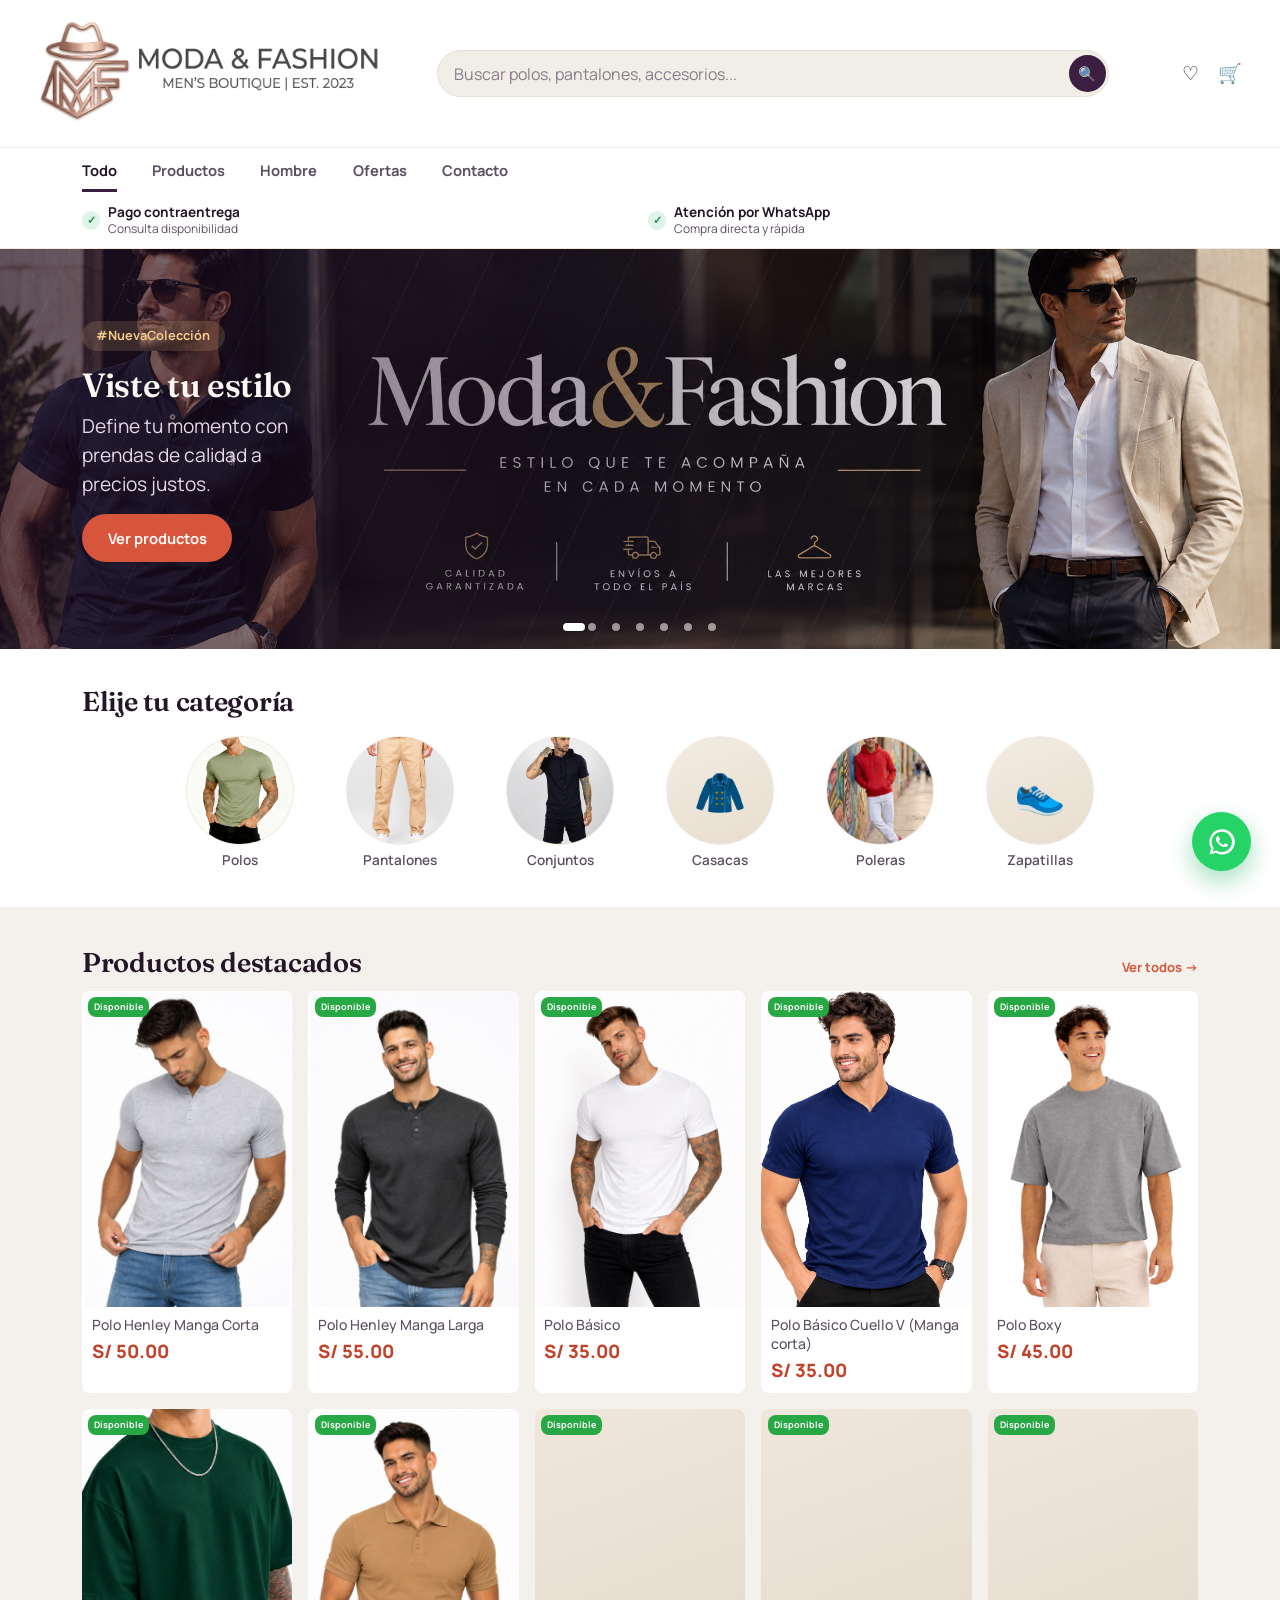
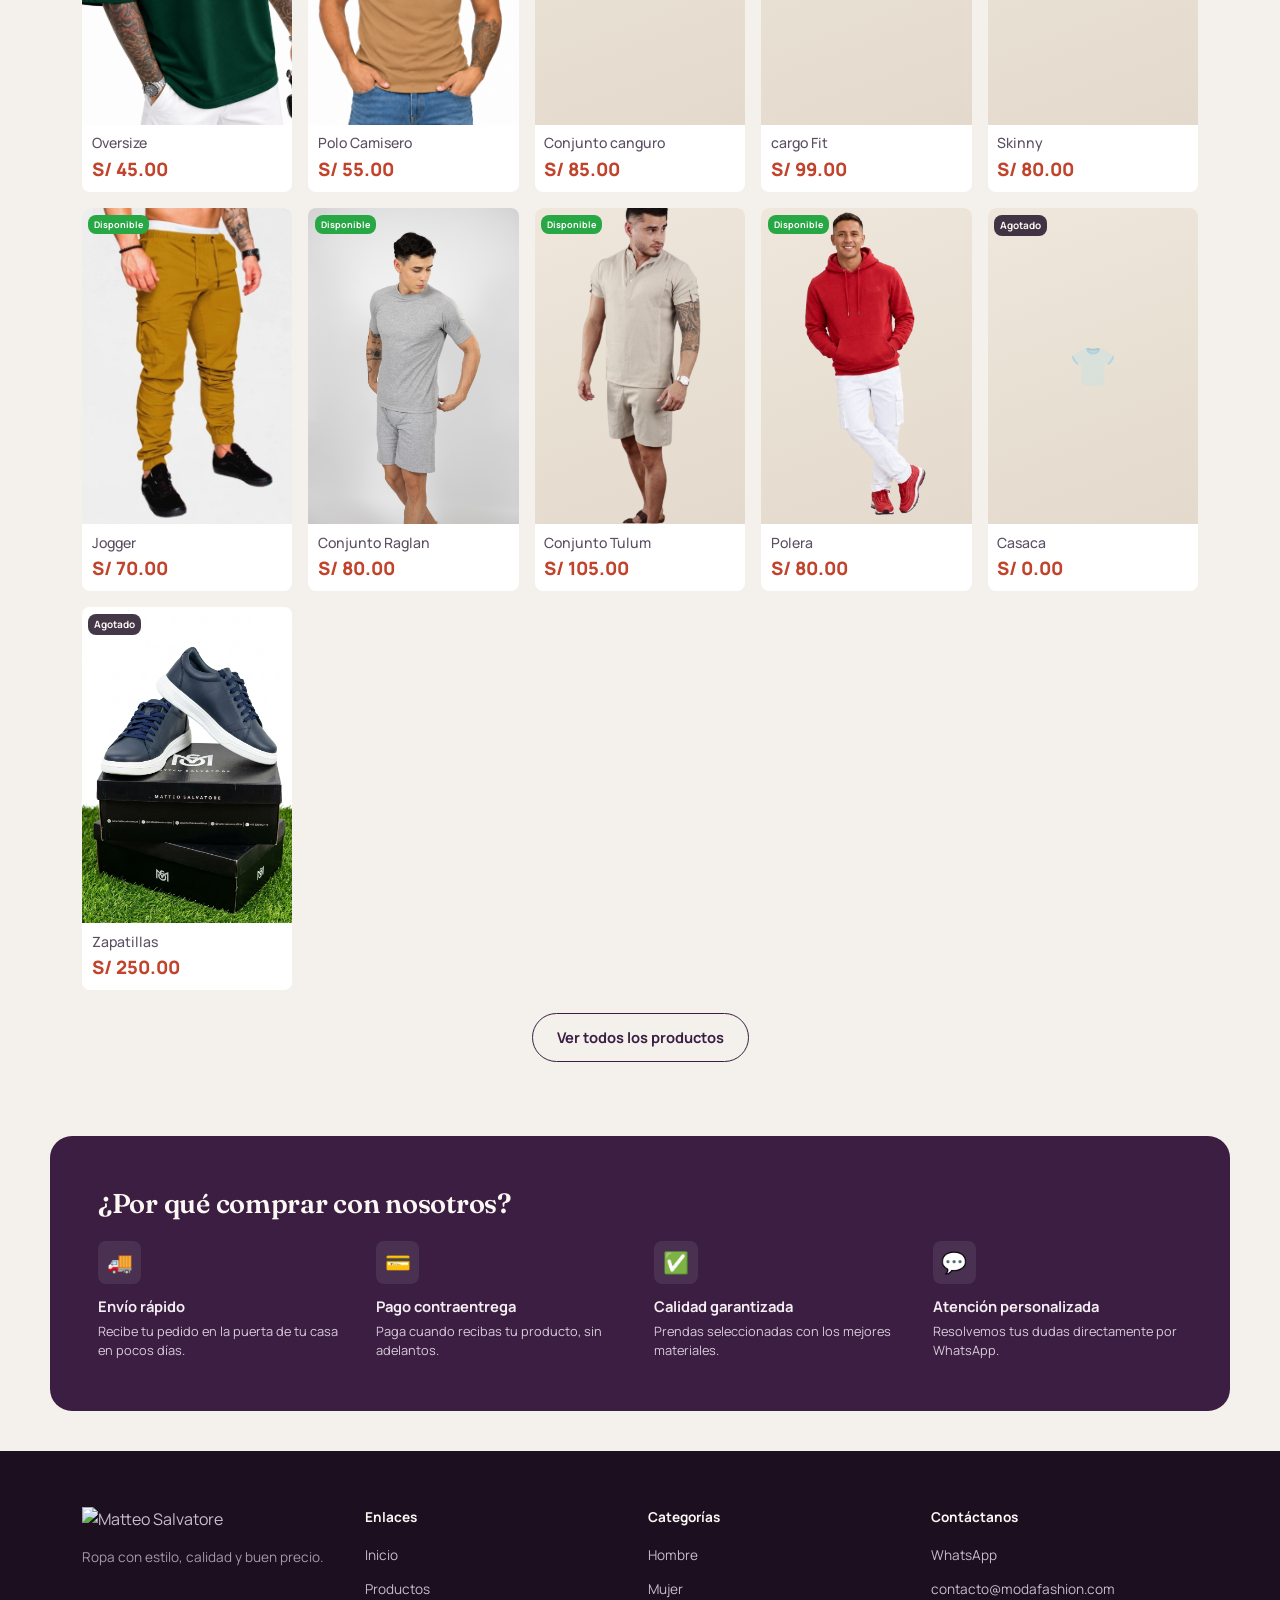
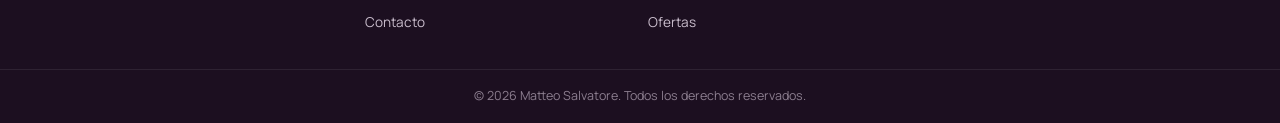
==== commit 48d5e958: "agrego zapatillas y polo cuello v" ====
--- a/index.html
+++ b/index.html
@@ -33,7 +33,7 @@
     <!-- Acciones rápidas -->
     <div class="header-actions">
       <a href="#" class="icon-link" aria-label="Favoritos">♡</a>
-      <a href="#" class="icon-link" aria-label="Carrito de compras">🛒</a>
+      <a href="checkout.html" class="icon-link" aria-label="Carrito de compras">🛒</a>
       <button class="menu-toggle" aria-label="Abrir menú" aria-expanded="false">
         <span></span>
         <span></span>
--- a/css/styles.css
+++ b/css/styles.css
@@ -492,7 +492,8 @@
 .hero-product img {
   width: 100%;
   height: 100%;
-  object-fit: cover;
+  object-fit: contain;
+  
 }
 .hero-product-price {
   position: absolute;
@@ -616,7 +617,7 @@
 
 .product-image-wrapper {
   position: relative;
-  aspect-ratio: 3 / 4;
+  aspect-ratio: 3 / 4.5;
   background: linear-gradient(160deg, #EFE7DC, #E3D9CC);
   overflow: hidden;
 }
@@ -624,6 +625,7 @@
   width: 100%;
   height: 100%;
   object-fit: cover;
+ object-position: center 50%;
   transition: transform 0.45s var(--ease);
 }
 .product-image-wrapper.is-empty::after {
@@ -1064,8 +1066,6 @@
 }
 
 /* IMAGEN DE PRODUCTO: SIN BORDE BLANCO NI ESPACIOS INTERNOS */
-.product-detail-image,
-.product-detail-image img,
 .product-main-image,
 .product-main-image img {
   box-sizing: border-box;
@@ -1088,10 +1088,103 @@
 }
 
 .producto-imagen img, 
-.product-image img, 
 .card-img-top,
 .detalle-imagen img {
   width: 100%;
   height: 100%;
   object-fit: cover;
 }
+.quantity-selector input {
+  width: 48px;
+  min-width: 48px;
+  max-width: 48px;
+  height: 36px;
+  padding: 4px;
+  text-align: center;
+  box-sizing: border-box;
+}
+.quantity-error {
+  color: #dc2626;
+  font-size: 12px;
+  margin-top: 5px;
+  min-height: 16px;
+  line-height: 16px;
+}
+
+.quantity-selector button {
+  width: 34px;
+  height: 36px;
+  cursor: pointer;
+}
+.quantity-selector {
+  display: flex;
+  align-items: center;
+  gap: 8px;
+}
+
+.quantity-selector input {
+  width: 48px;
+  min-width: 48px;
+  max-width: 48px;
+  height: 36px;
+  padding: 4px;
+  text-align: center;
+  box-sizing: border-box;
+}
+
+.quantity-error {
+  color: #dc2626;
+  font-size: 12px;
+  margin-top: 5px;
+  min-height: 16px;
+  line-height: 16px;
+}
+
+.quantity-selector button {
+  width: 34px;
+  height: 36px;
+  cursor: pointer;
+}
+/* BOTÓN ELIMINAR PRODUCTO DEL CARRITO */
+
+.checkout-remove {
+  width: 38px;
+  height: 38px;
+  min-width: 38px;
+  display: flex;
+  align-items: center;
+  justify-content: center;
+  padding: 0;
+  border: 1px solid #eeeeee;
+  border-radius: 50%;
+  background: #ffffff;
+  color: #777777;
+  cursor: pointer;
+  transition: all 0.2s ease;
+}
+
+.checkout-remove svg {
+  display: block;
+  width: 22px !important;
+  height: 22px !important;
+  min-width: 22px;
+  min-height: 22px;
+  overflow: visible;
+}
+
+.checkout-remove svg path,
+.checkout-remove svg rect {
+  display: inline;
+  visibility: visible;
+  opacity: 1;
+}
+
+.checkout-remove:hover {
+  color: #d93636;
+  background: #fff1f1;
+  border-color: #f2cccc;
+}
+
+.checkout-remove:active {
+  transform: scale(0.94);
+}
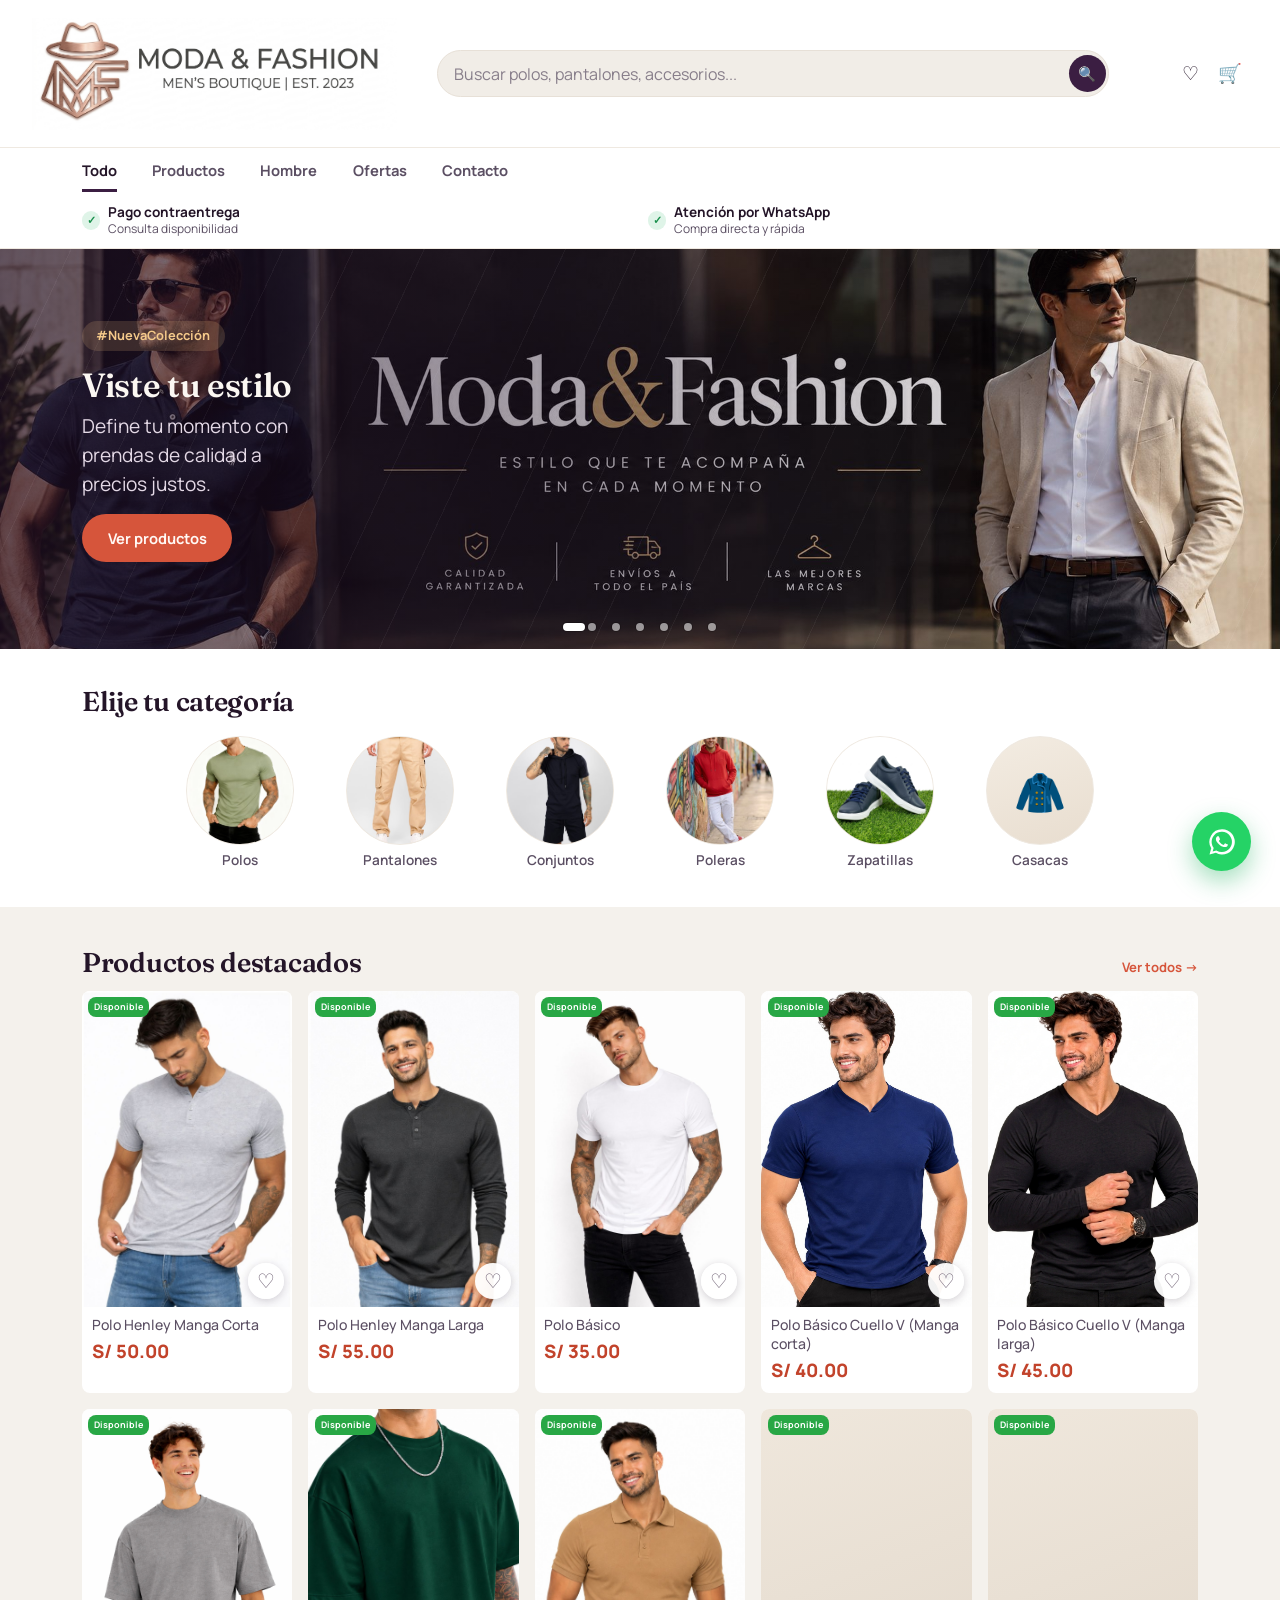
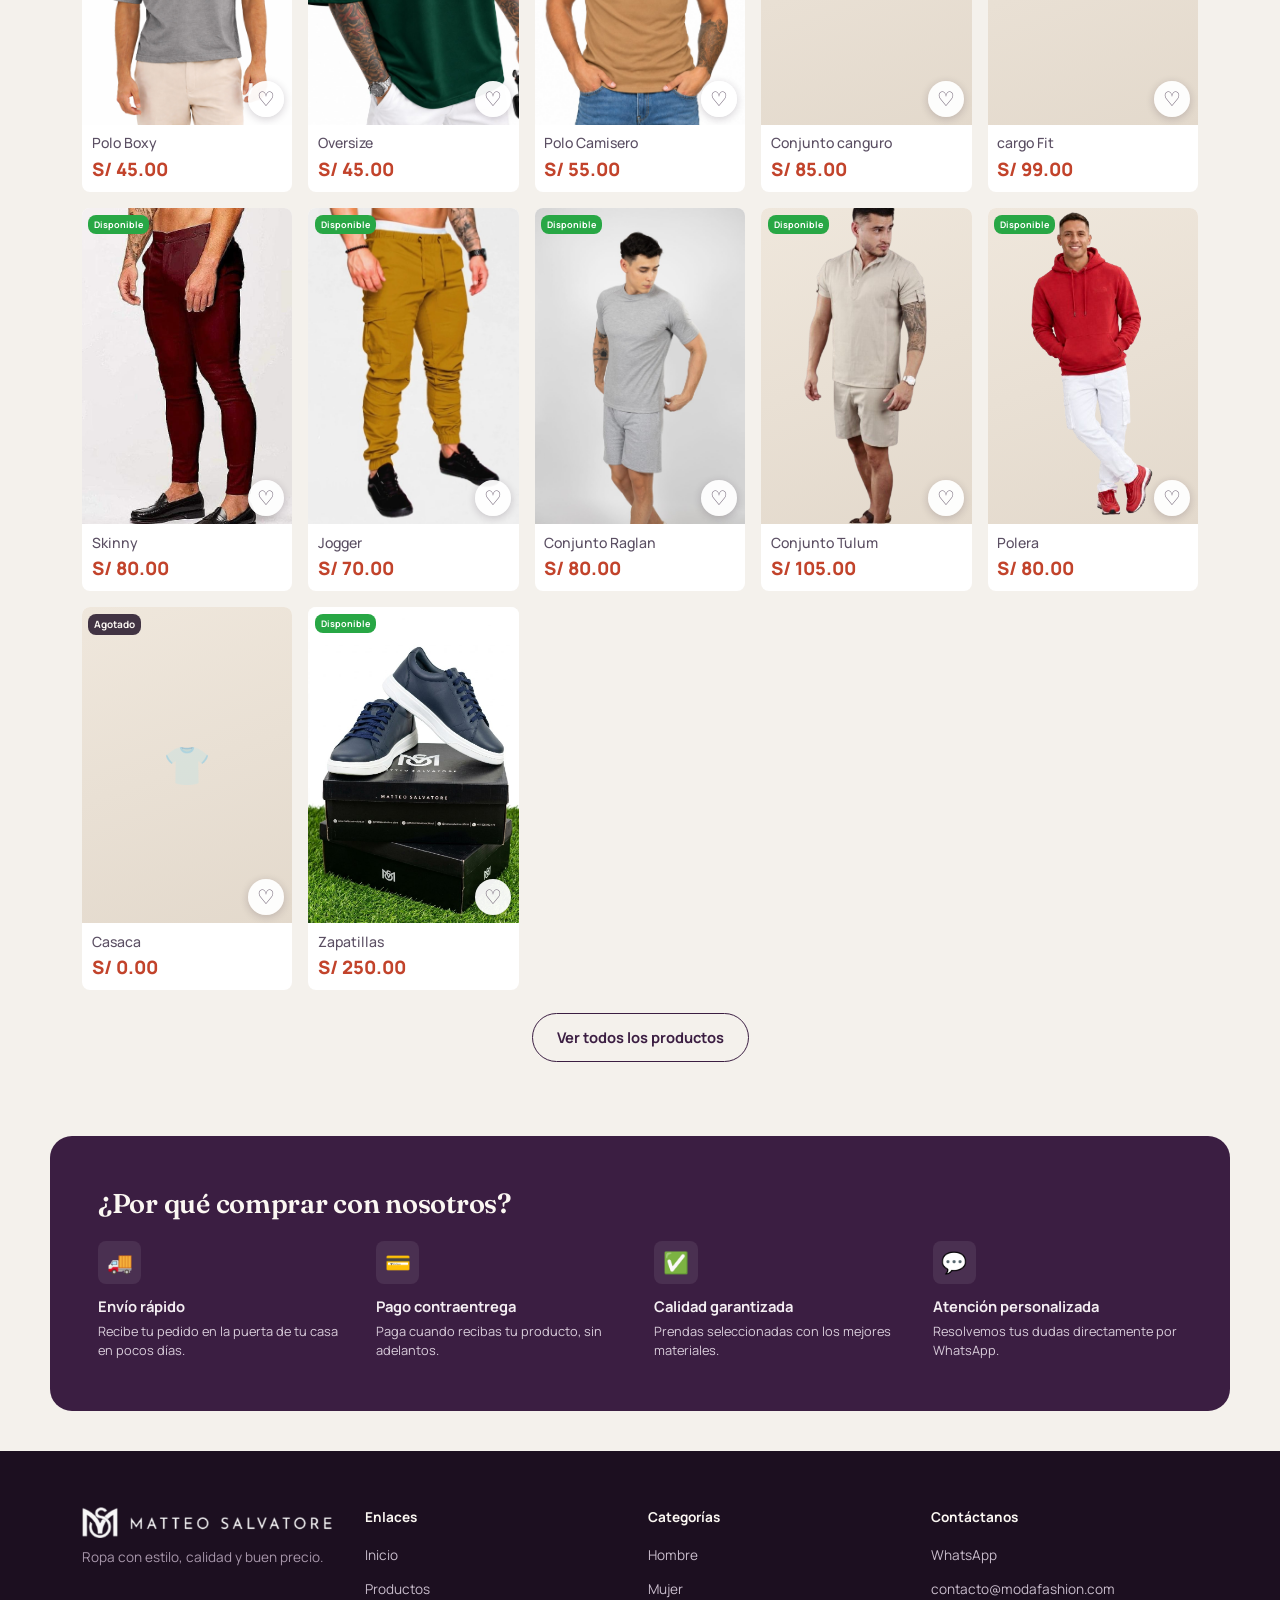
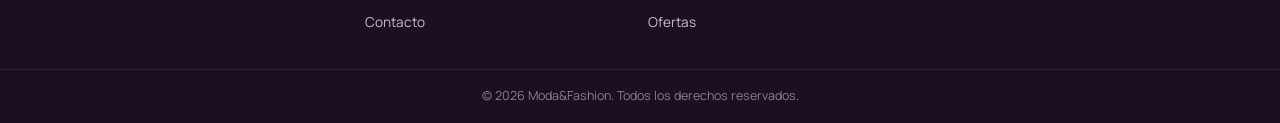
==== commit 721f02f8: "Actualizacion" ====
--- a/index.html
+++ b/index.html
@@ -6,7 +6,9 @@
   <title>Moda & Fashion | Tienda de Ropa Online</title>
   <meta name="description" content="Moda & Fashion - Encuentra las mejores prendas de vestir al mejor precio.">
   <link rel="stylesheet" href="css/styles.css">
+  <link rel="stylesheet" href="css/chat-widget.css">
 </head>
+<script src="js/chat-widget.js"></script>
 <body class="page-home">
 
   <!-- ===================== HEADER ===================== -->
@@ -105,22 +107,22 @@
 
         <!-- Diapositivas de imagen (se quitan solas si la imagen no existe) -->
         <a class="hero-slide hero-slide-img" href="productos.html">
-          <img src="img/banners/banner-1.jpg" alt="Promoción de Matteo Salvatore" onerror="this.parentElement.remove()">
+          <img src="img/banners/banner-1.jpg" alt="Promoción de Moda&Fashion" onerror="this.parentElement.remove()">
         </a>
         <a class="hero-slide hero-slide-img" href="productos.html">
-          <img src="img/banners/banner-2.jpg" alt="Novedades de Matteo Salvatore" onerror="this.parentElement.remove()">
+          <img src="img/banners/banner-2.jpg" alt="Novedades de Moda&Fashion" onerror="this.parentElement.remove()">
         </a>
         <a class="hero-slide hero-slide-img" href="productos.html?categoria=ofertas">
-          <img src="img/banners/banner-3.jpg" alt="Ofertas de Matteo Salvatore" onerror="this.parentElement.remove()">
+          <img src="img/banners/banner-3.jpg" alt="Ofertas de Moda&Fashion" onerror="this.parentElement.remove()">
         </a>
         <a class="hero-slide hero-slide-img" href="productos.html?categoria=ofertas">
-          <img src="img/banners/banner-4.jpg" alt="Ofertas de Matteo Salvatore" onerror="this.parentElement.remove()">
+          <img src="img/banners/banner-4.jpg" alt="Ofertas de Moda&Fashion" onerror="this.parentElement.remove()">
         </a>
         <a class="hero-slide hero-slide-img" href="productos.html?categoria=ofertas">
-          <img src="img/banners/banner-5.jpg" alt="Ofertas de Matteo Salvatore" onerror="this.parentElement.remove()">
+          <img src="img/banners/banner-5.jpg" alt="Ofertas de Moda&Fashion" onerror="this.parentElement.remove()">
         </a>
         <a class="hero-slide hero-slide-img" href="productos.html?categoria=ofertas">
-          <img src="img/banners/banner-6.jpg" alt="Ofertas de Matteo Salvatore" onerror="this.parentElement.remove()">
+          <img src="img/banners/banner-6.jpg" alt="Ofertas de Moda&Fashion" onerror="this.parentElement.remove()">
         </a>
 
       </div>
@@ -161,26 +163,27 @@
           </div>
           <span class="category-name">Conjuntos</span>
         </a>
+        
+        <a href="productos.html?categoria=Poleras" class="category-card">
+          <div class="category-image">
+            <span class="category-emoji" aria-hidden="true">🧢</span>
+            <img src="img/categorias/poleras.jpg" alt="" loading="lazy" onerror="this.remove()">
+          </div>
+          <span class="category-name">Poleras</span>
+        </a>
+        <a href="productos.html?categoria=zapatillas" class="category-card">
+          <div class="category-image">
+            <span class="category-emoji" aria-hidden="true">👟</span>
+            <img src="img/categorias/zapatilla.jpg" alt="" loading="lazy" onerror="this.remove()">
+          </div>
+          <span class="category-name">Zapatillas</span>
+        </a>
         <a href="productos.html?categoria=casacas" class="category-card">
           <div class="category-image">
             <span class="category-emoji" aria-hidden="true">🧥</span>
             <img src="img/categorias/casacas.jpg" alt="" loading="lazy" onerror="this.remove()">
           </div>
           <span class="category-name">Casacas</span>
-        </a>
-        <a href="productos.html?categoria=Poleras" class="category-card">
-          <div class="category-image">
-            <span class="category-emoji" aria-hidden="true">🧢</span>
-            <img src="img/categorias/poleras.jpg" alt="" loading="lazy" onerror="this.remove()">
-          </div>
-          <span class="category-name">Poleras</span>
-        </a>
-        <a href="productos.html?categoria=zapatillas" class="category-card">
-          <div class="category-image">
-            <span class="category-emoji" aria-hidden="true">👟</span>
-            <img src="img/categorias/zapatillas.jpg" alt="" loading="lazy" onerror="this.remove()">
-          </div>
-          <span class="category-name">Zapatillas</span>
         </a>
         
       </div>
@@ -268,8 +271,8 @@
   <footer class="site-footer">
     <div class="footer-content">
       <div class="footer-col">
-        <a href="index.html" class="logo" aria-label="Matteo Salvatore - Inicio">
-          <img src="img/logo-blanco.png" alt="Matteo Salvatore" class="logo-img logo-img-footer" width="666" height="81">
+        <a href="index.html" class="logo" aria-label= Moda&Fashion - Inicio">
+          <img src="img/logo-blanco.png" alt= Moda&Fashion" class="logo-img logo-img-footer" width="666" height="81">
         </a>
         <p class="footer-text">Ropa con estilo, calidad y buen precio.</p>
       </div>
@@ -302,7 +305,7 @@
     </div>
 
     <div class="footer-bottom">
-      <p>&copy; 2026 Matteo Salvatore. Todos los derechos reservados.</p>
+      <p>&copy; 2026 Moda&Fashion. Todos los derechos reservados.</p>
     </div>
   </footer>
 
--- a/css/chat-widget.css
+++ b/css/chat-widget.css
@@ -0,0 +1,191 @@
+
+/* =====================================================
+   MODA&FASHION - CHAT DE ATENCION AL CLIENTE
+   Archivo: css/chat-widget.css
+===================================================== */
+
+#mf-chat-button {
+  position: fixed;
+  right: 24px;
+  bottom: 24px;
+  width: 62px;
+  height: 62px;
+  border: none;
+  border-radius: 50%;
+  background: #252525;
+  color: #ffffff;
+  font-size: 27px;
+  cursor: pointer;
+  z-index: 9998;
+  box-shadow: 0 5px 20px rgba(0,0,0,.22);
+  display: flex;
+  align-items: center;
+  justify-content: center;
+  transition: transform .2s, background .2s;
+}
+
+#mf-chat-button:hover {
+  transform: translateY(-3px);
+  background: #3b1e42;
+}
+
+#mf-chat-window {
+  position: fixed;
+  right: 24px;
+  bottom: 98px;
+  width: 350px;
+  max-width: calc(100vw - 30px);
+  height: 490px;
+  max-height: calc(100vh - 125px);
+  background: #ffffff;
+  border-radius: 15px;
+  box-shadow: 0 8px 35px rgba(0,0,0,.20);
+  z-index: 9999;
+  display: none;
+  flex-direction: column;
+  overflow: hidden;
+  font-family: Arial, sans-serif;
+}
+
+#mf-chat-window.mf-chat-open {
+  display: flex;
+  animation: mfChatAppear .2s ease;
+}
+
+@keyframes mfChatAppear {
+  from { opacity: 0; transform: translateY(12px); }
+  to { opacity: 1; transform: translateY(0); }
+}
+
+.mf-chat-header {
+  background: #252525;
+  color: #ffffff;
+  padding: 17px;
+  display: flex;
+  align-items: center;
+  justify-content: space-between;
+}
+
+.mf-chat-brand {
+  display: flex;
+  flex-direction: column;
+  gap: 4px;
+}
+
+.mf-chat-brand strong {
+  font-size: 15px;
+  letter-spacing: .5px;
+}
+
+.mf-chat-brand span {
+  font-size: 11px;
+  color: #d4c5aa;
+}
+
+#mf-chat-close {
+  border: none;
+  background: transparent;
+  color: #ffffff;
+  font-size: 25px;
+  cursor: pointer;
+}
+
+.mf-chat-messages {
+  flex: 1;
+  padding: 16px;
+  overflow-y: auto;
+  display: flex;
+  flex-direction: column;
+  gap: 12px;
+  background: #f8f6f2;
+}
+
+.mf-chat-message {
+  max-width: 88%;
+  padding: 12px 14px;
+  border-radius: 12px;
+  font-size: 13px;
+  line-height: 1.6;
+  overflow-wrap: anywhere;
+  white-space: pre-line;
+}
+
+.mf-chat-bot {
+  align-self: flex-start;
+  background: #ffffff;
+  color: #333333;
+  border: 1px solid #eee9e1;
+  border-bottom-left-radius: 3px;
+}
+
+.mf-chat-user {
+  align-self: flex-end;
+  background: #3b1e42;
+  color: #ffffff;
+  border-bottom-right-radius: 3px;
+}
+
+.mf-chat-options {
+  display: flex;
+  flex-direction: column;
+  gap: 8px;
+  margin-top: 3px;
+}
+
+.mf-chat-option {
+  width: 100%;
+  padding: 11px;
+  border: 1px solid #c8b69a;
+  background: #ffffff;
+  color: #292929;
+  border-radius: 8px;
+  text-align: left;
+  font-size: 12px;
+  cursor: pointer;
+  transition: background .2s;
+}
+
+.mf-chat-option:hover {
+  background: #f0ebe3;
+}
+
+.mf-chat-footer {
+  padding: 12px 15px;
+  background: #ffffff;
+  border-top: 1px solid #eeeeee;
+  text-align: center;
+  color: #888888;
+  font-size: 10px;
+}
+
+.mf-chat-whatsapp {
+  display: block;
+  padding: 11px 12px;
+  background: #218c55;
+  color: #ffffff;
+  text-decoration: none;
+  border-radius: 8px;
+  text-align: center;
+  font-size: 12px;
+  font-weight: bold;
+  margin-top: 9px;
+}
+
+.mf-chat-whatsapp:hover {
+  background: #176d40;
+}
+
+@media (max-width: 480px) {
+  #mf-chat-button {
+    right: 16px;
+    bottom: 18px;
+  }
+
+  #mf-chat-window {
+    right: 10px;
+    bottom: 88px;
+    width: calc(100vw - 20px);
+    height: min(490px, calc(100dvh - 105px));
+    max-height: calc(100dvh - 105px);
+  }
+}
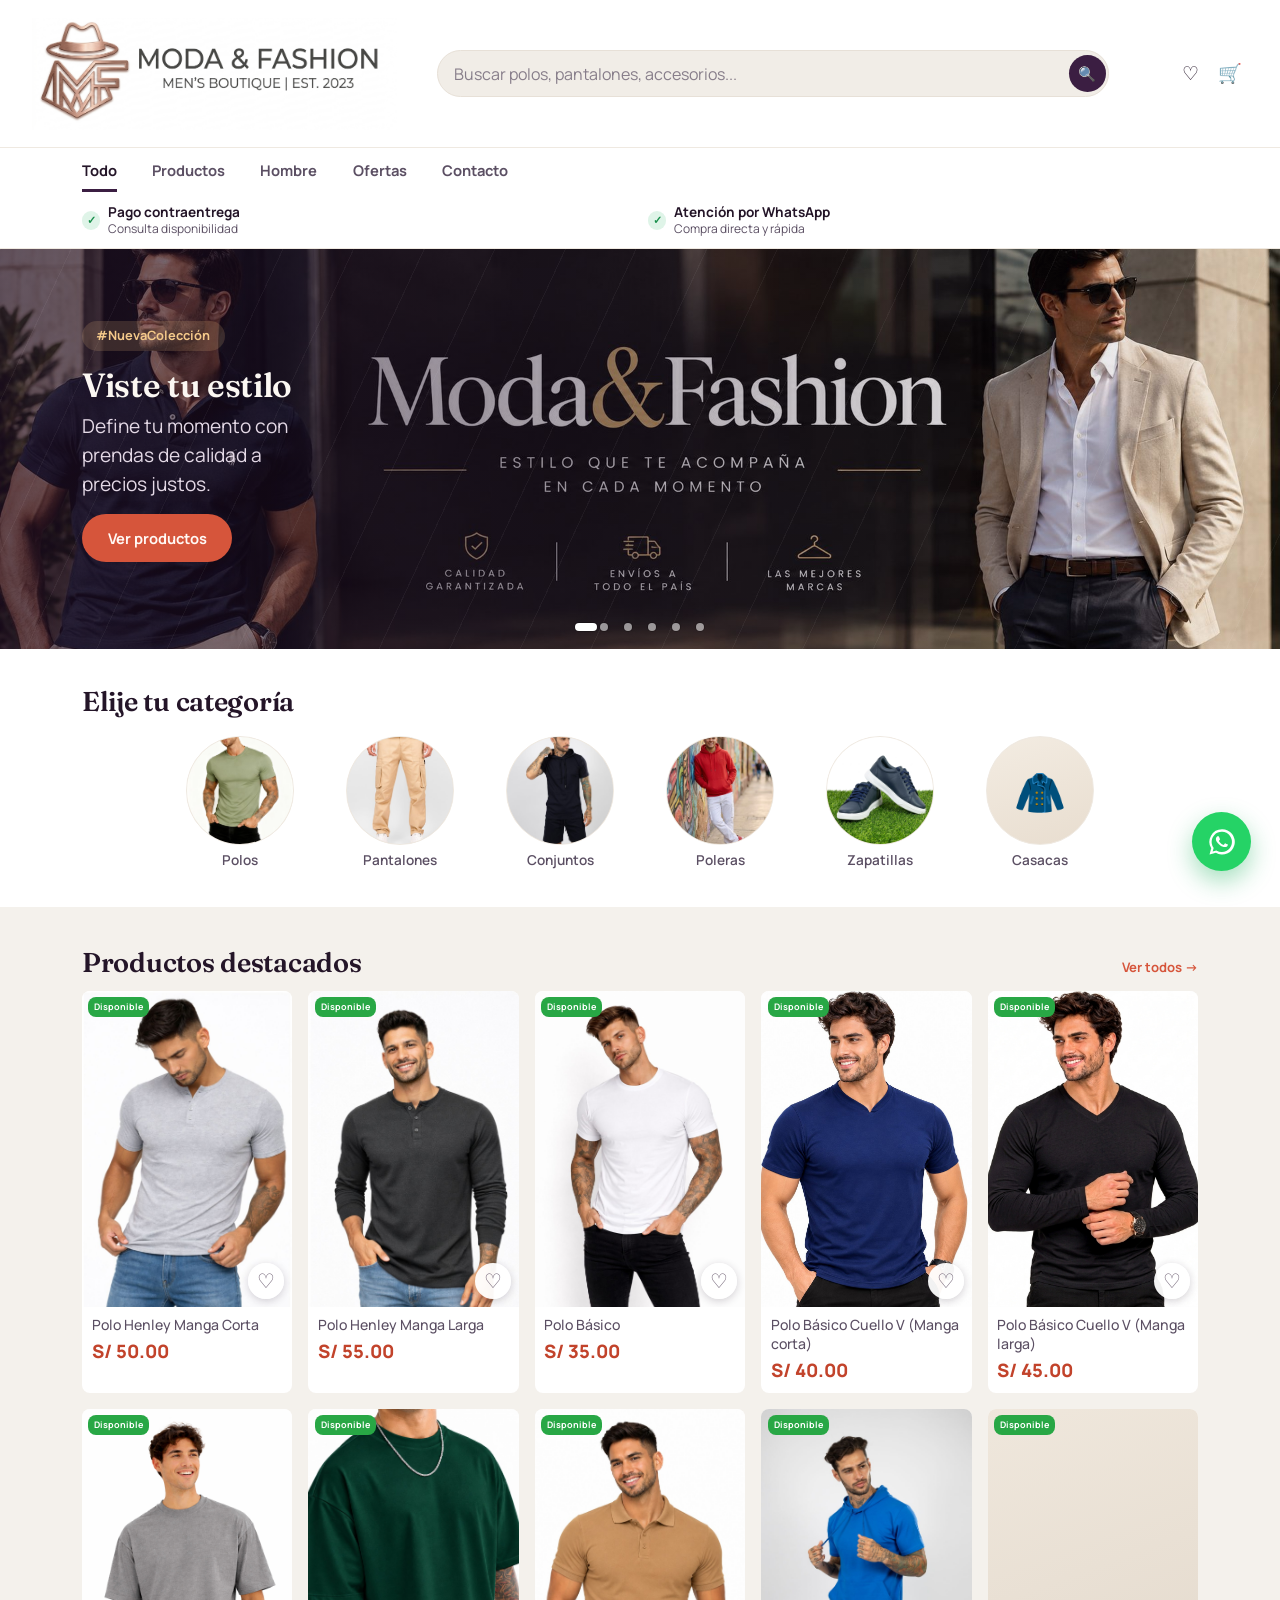
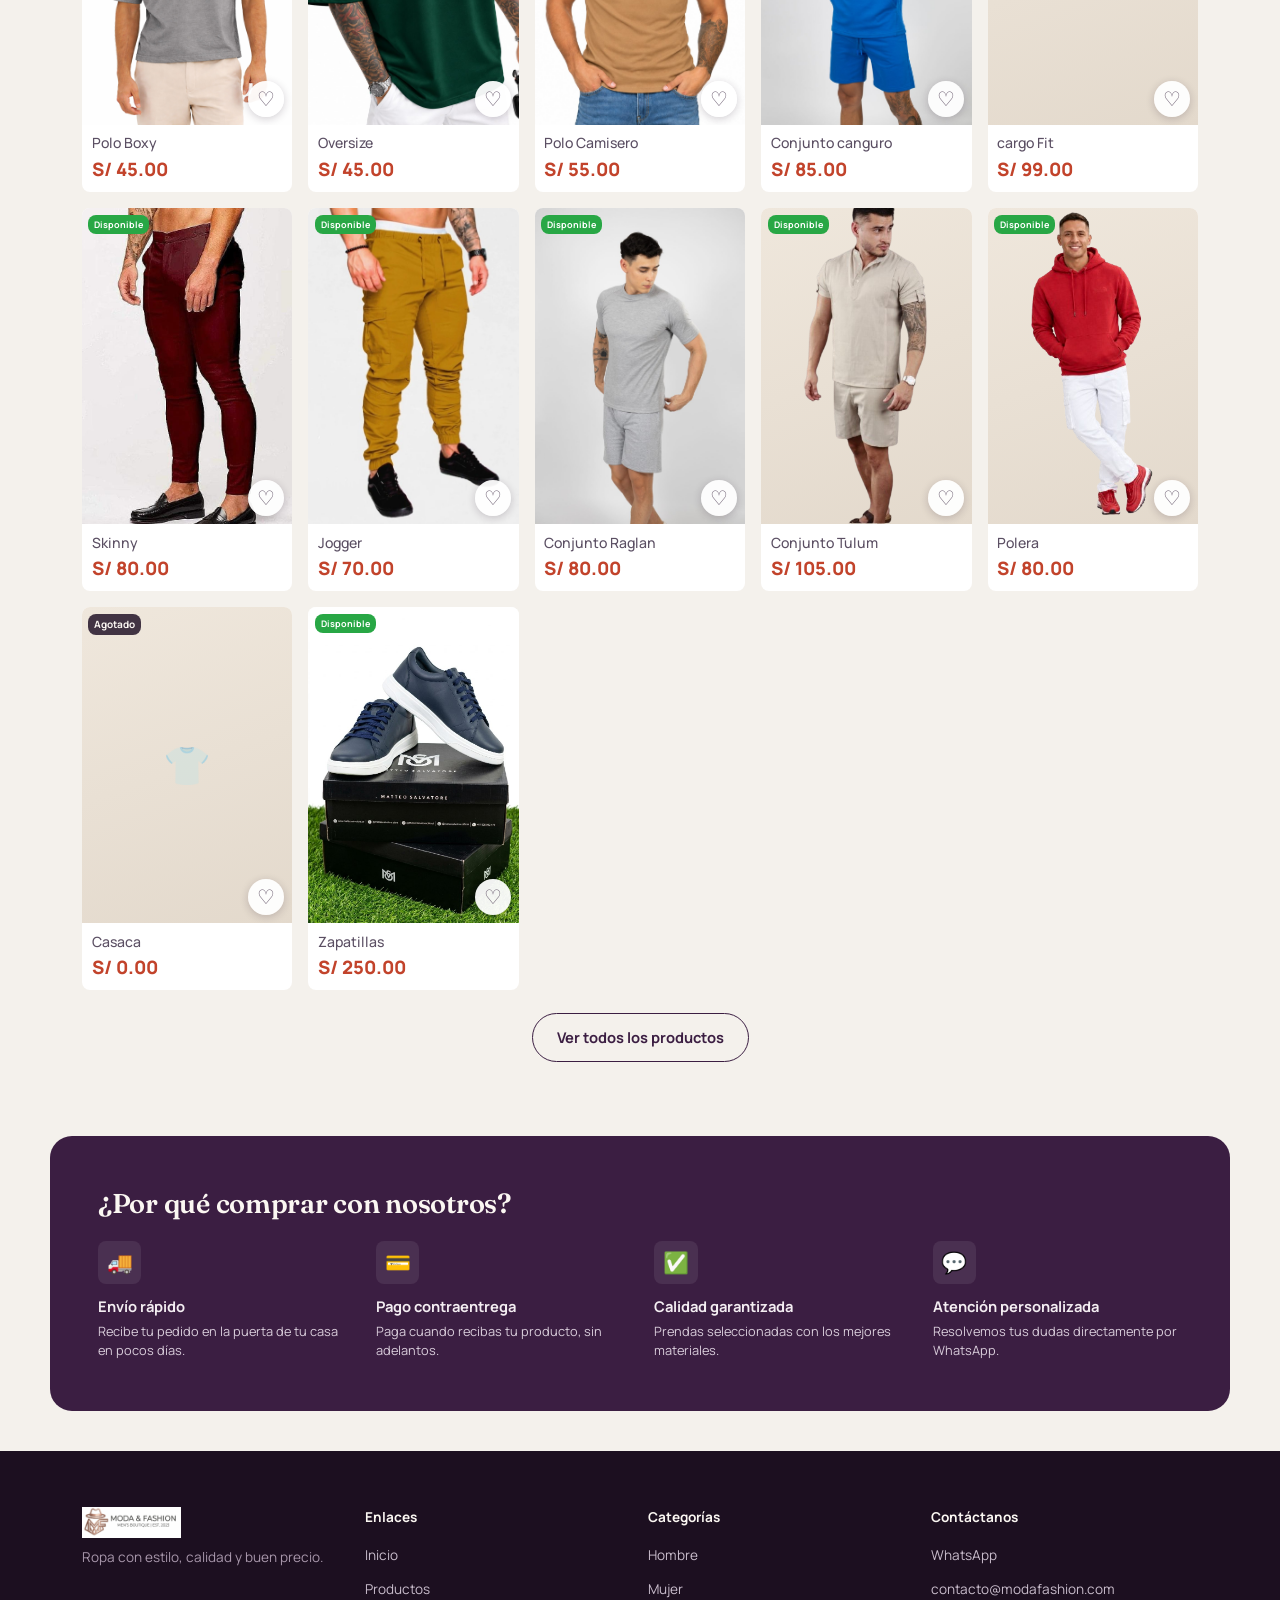
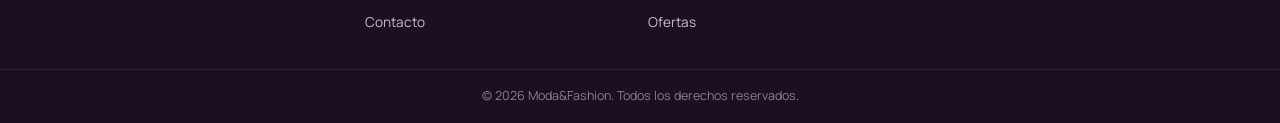
==== commit 160c5103: "Actualización de Moda&Fashion" ====
--- a/index.html
+++ b/index.html
@@ -272,7 +272,7 @@
     <div class="footer-content">
       <div class="footer-col">
         <a href="index.html" class="logo" aria-label= Moda&Fashion - Inicio">
-          <img src="img/logo-blanco.png" alt= Moda&Fashion" class="logo-img logo-img-footer" width="666" height="81">
+          <img src="img/logo.png" alt= Moda&Fashion" class="logo-img logo-img-footer" width="666" height="81">
         </a>
         <p class="footer-text">Ropa con estilo, calidad y buen precio.</p>
       </div>
--- a/css/styles.css
+++ b/css/styles.css
@@ -336,26 +336,29 @@
   scroll-snap-stop: always;
 }
 
+
 .hero-slide-img {
   position: relative;
   display: block;
+  width: 100%;
+  height: 100%;
   overflow: hidden;
-  background: linear-gradient(135deg, var(--color-primary), #200F26);
-}
+  background: #200F26;
+}
+
 .hero-slide-img::before {
-  content: "";
-  position: absolute;
-  inset: -24px;
-  background: var(--fondo, none) center / cover no-repeat;
-  filter: blur(22px) brightness(0.85);
-}
+  display: none;
+}
+
 .hero-slide-img img {
   position: absolute;
   inset: 0;
   width: 100%;
   height: 100%;
-  object-fit: contain;
-}
+  object-fit: cover;
+  object-position: center center;
+}
+
 .hero-slide-img::after {
   content: "";
   position: absolute;
@@ -1187,4 +1190,73 @@
 
 .checkout-remove:active {
   transform: scale(0.94);
-}+}
+
+/* =========================================================
+   CABECERA RESPONSIVE — CELULARES
+   ========================================================= */
+@media (max-width: 699px) {
+
+  .header-top {
+    display: grid;
+    grid-template-columns: minmax(0, 1fr) auto;
+    grid-template-areas:
+      "logo actions"
+      "search search";
+    align-items: center;
+    gap: 0.55rem 0.75rem;
+    padding: 0.45rem 0.75rem 0.65rem;
+    width: 100%;
+    max-width: 100%;
+  }
+
+  /* Logotipo */
+  .header-top > .logo {
+    grid-area: logo;
+    min-width: 0;
+  }
+
+  .header-top .logo-img {
+    height: 3.5rem;
+    width: auto;
+    max-width: 100%;
+    object-fit: contain;
+  }
+
+  /* Favoritos y carrito */
+  .header-actions {
+    grid-area: actions;
+    display: flex;
+    align-items: center;
+    justify-self: end;
+    gap: 0.25rem;
+    flex-shrink: 0;
+  }
+
+  .header-actions .icon-link {
+    width: 2.4rem;
+    height: 2.4rem;
+    font-size: 1.3rem;
+    flex-shrink: 0;
+  }
+
+  /* Buscador en una segunda fila */
+  .search-form {
+    grid-area: search;
+    width: 100%;
+    min-width: 0;
+    max-width: none;
+    margin: 0;
+  }
+
+  .search-input {
+    min-width: 0;
+    width: 100%;
+    font-size: 0.88rem;
+  }
+
+  .search-input::placeholder {
+    font-size: 0.78rem;
+  }
+
+}
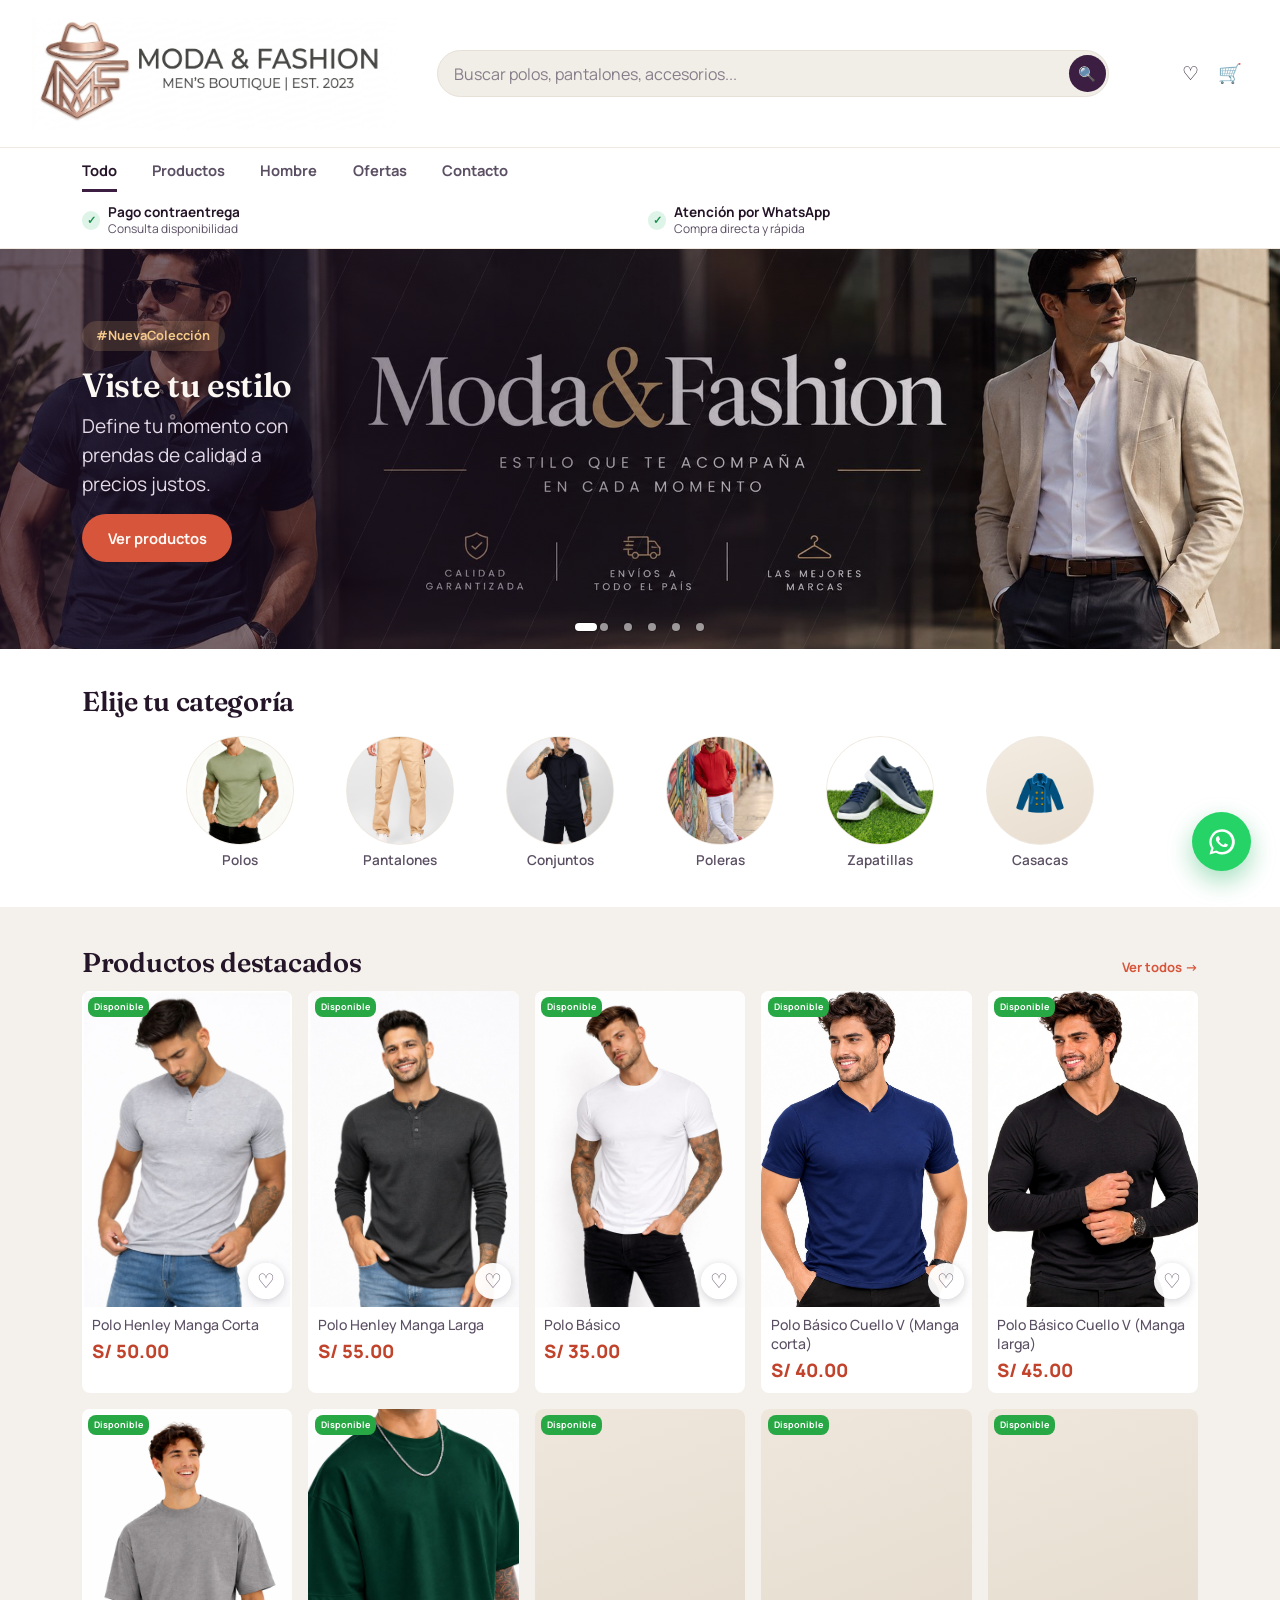
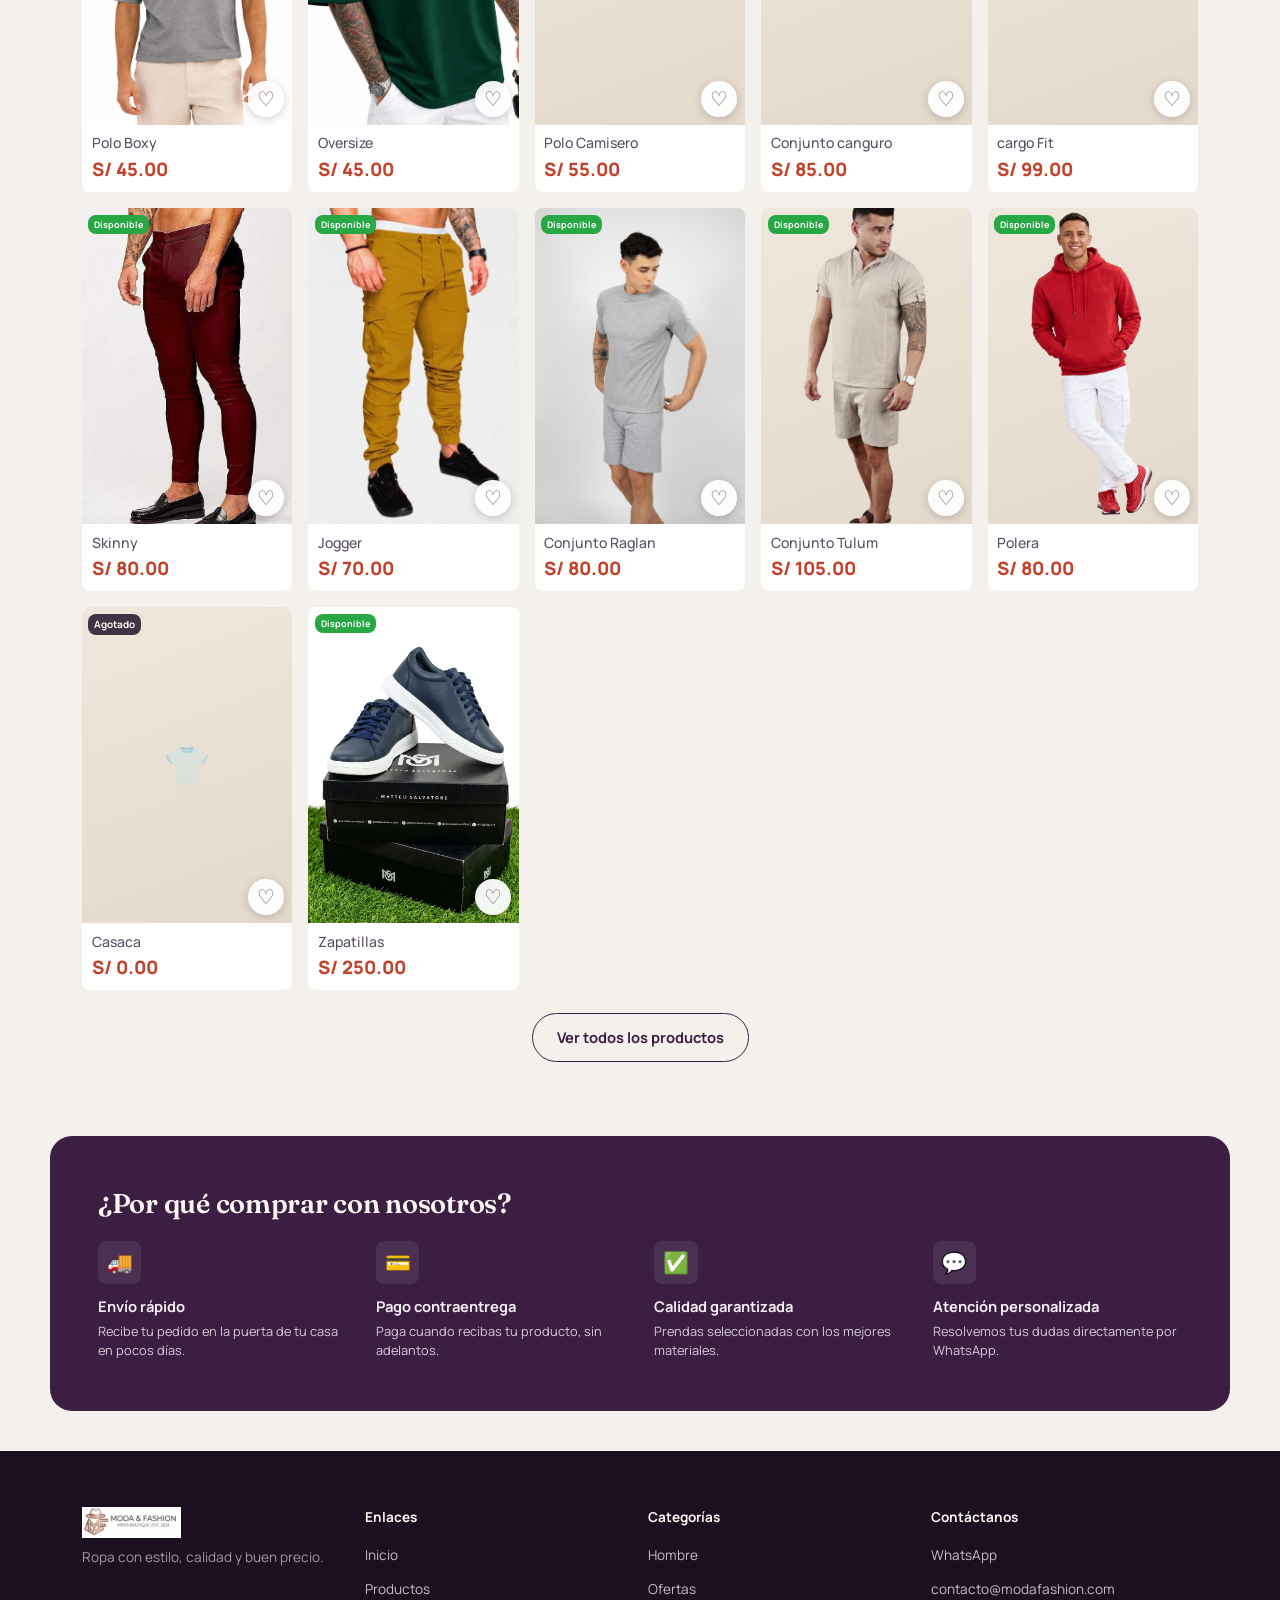
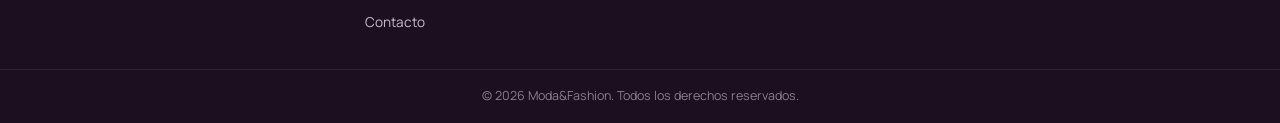
==== commit 5c16a963: "Actualización de Moda&Fashion" ====
--- a/index.html
+++ b/index.html
@@ -290,7 +290,7 @@
         <h4 class="footer-heading">Categorías</h4>
         <ul class="footer-links">
           <li><a href="productos.html?categoria=hombre">Hombre</a></li>
-          <li><a href="productos.html?categoria=mujer">Mujer</a></li>
+          
           <li><a href="productos.html?categoria=ofertas">Ofertas</a></li>
         </ul>
       </div>
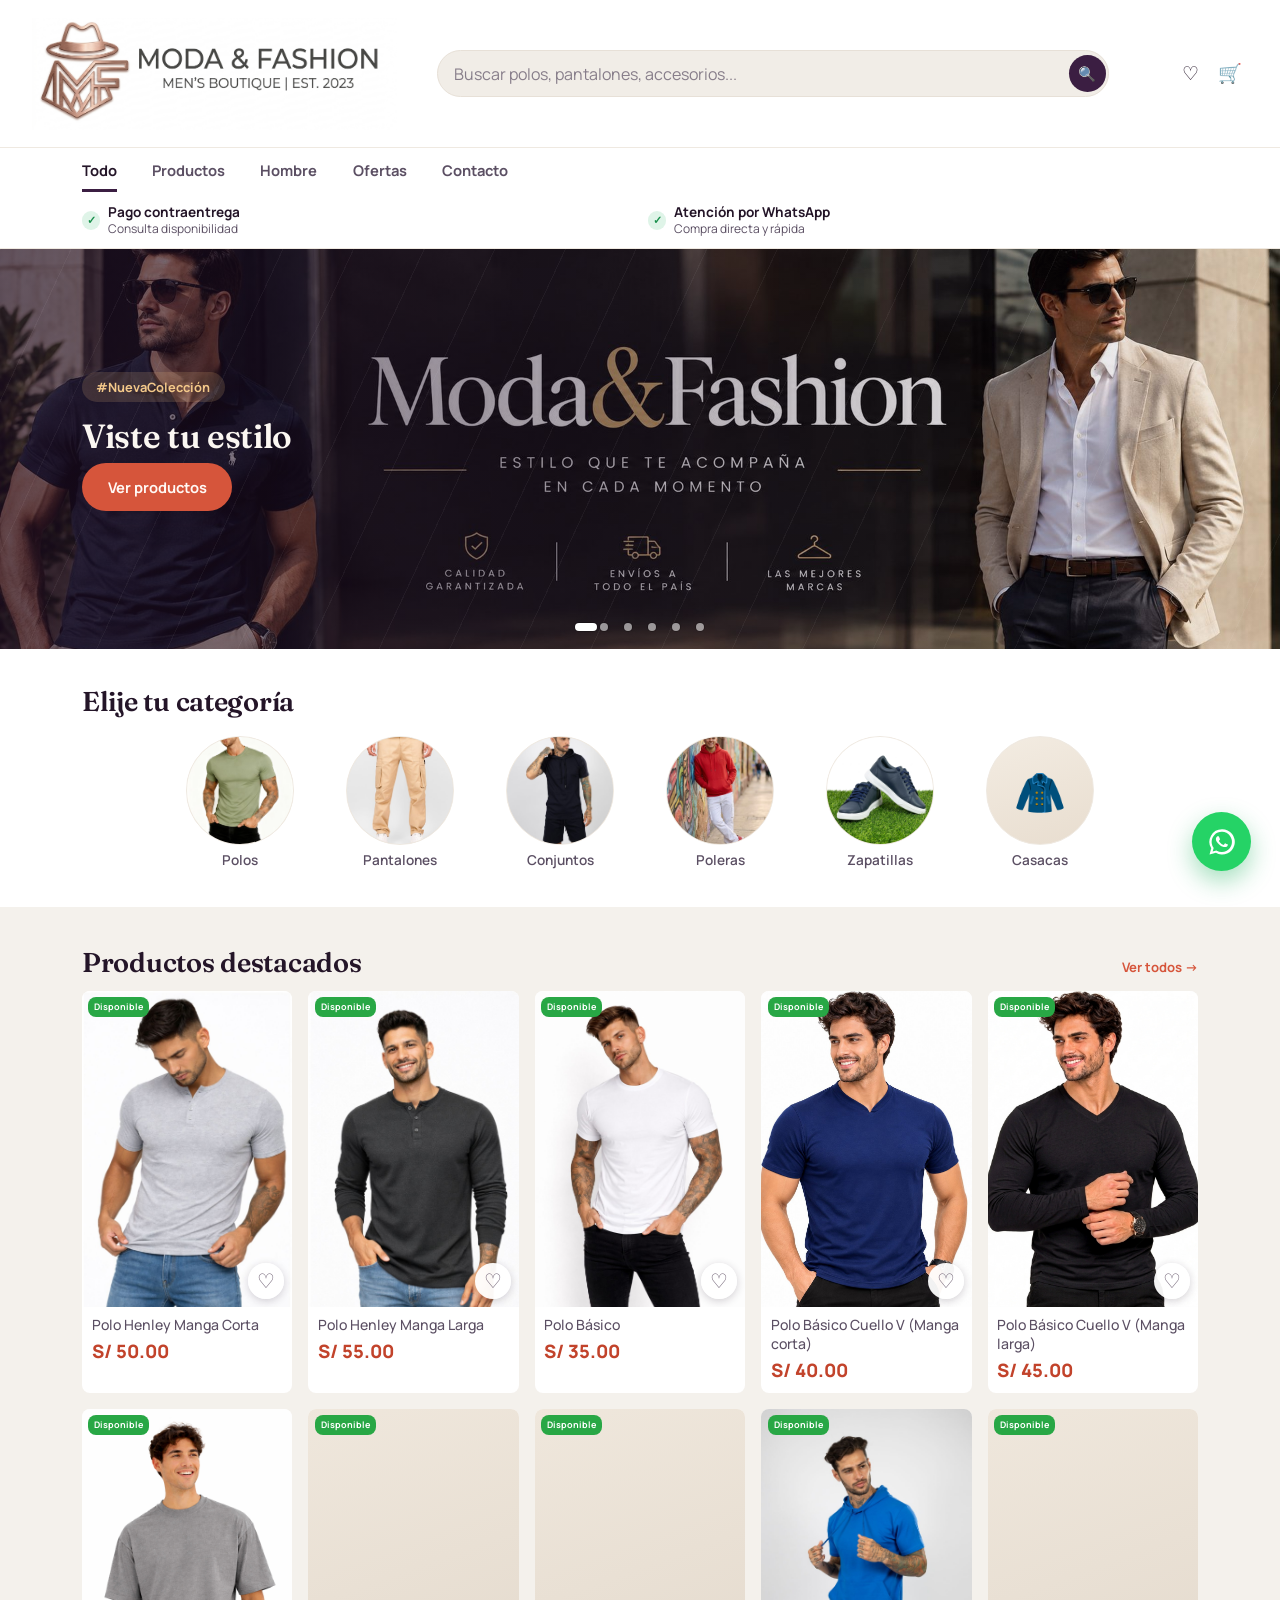
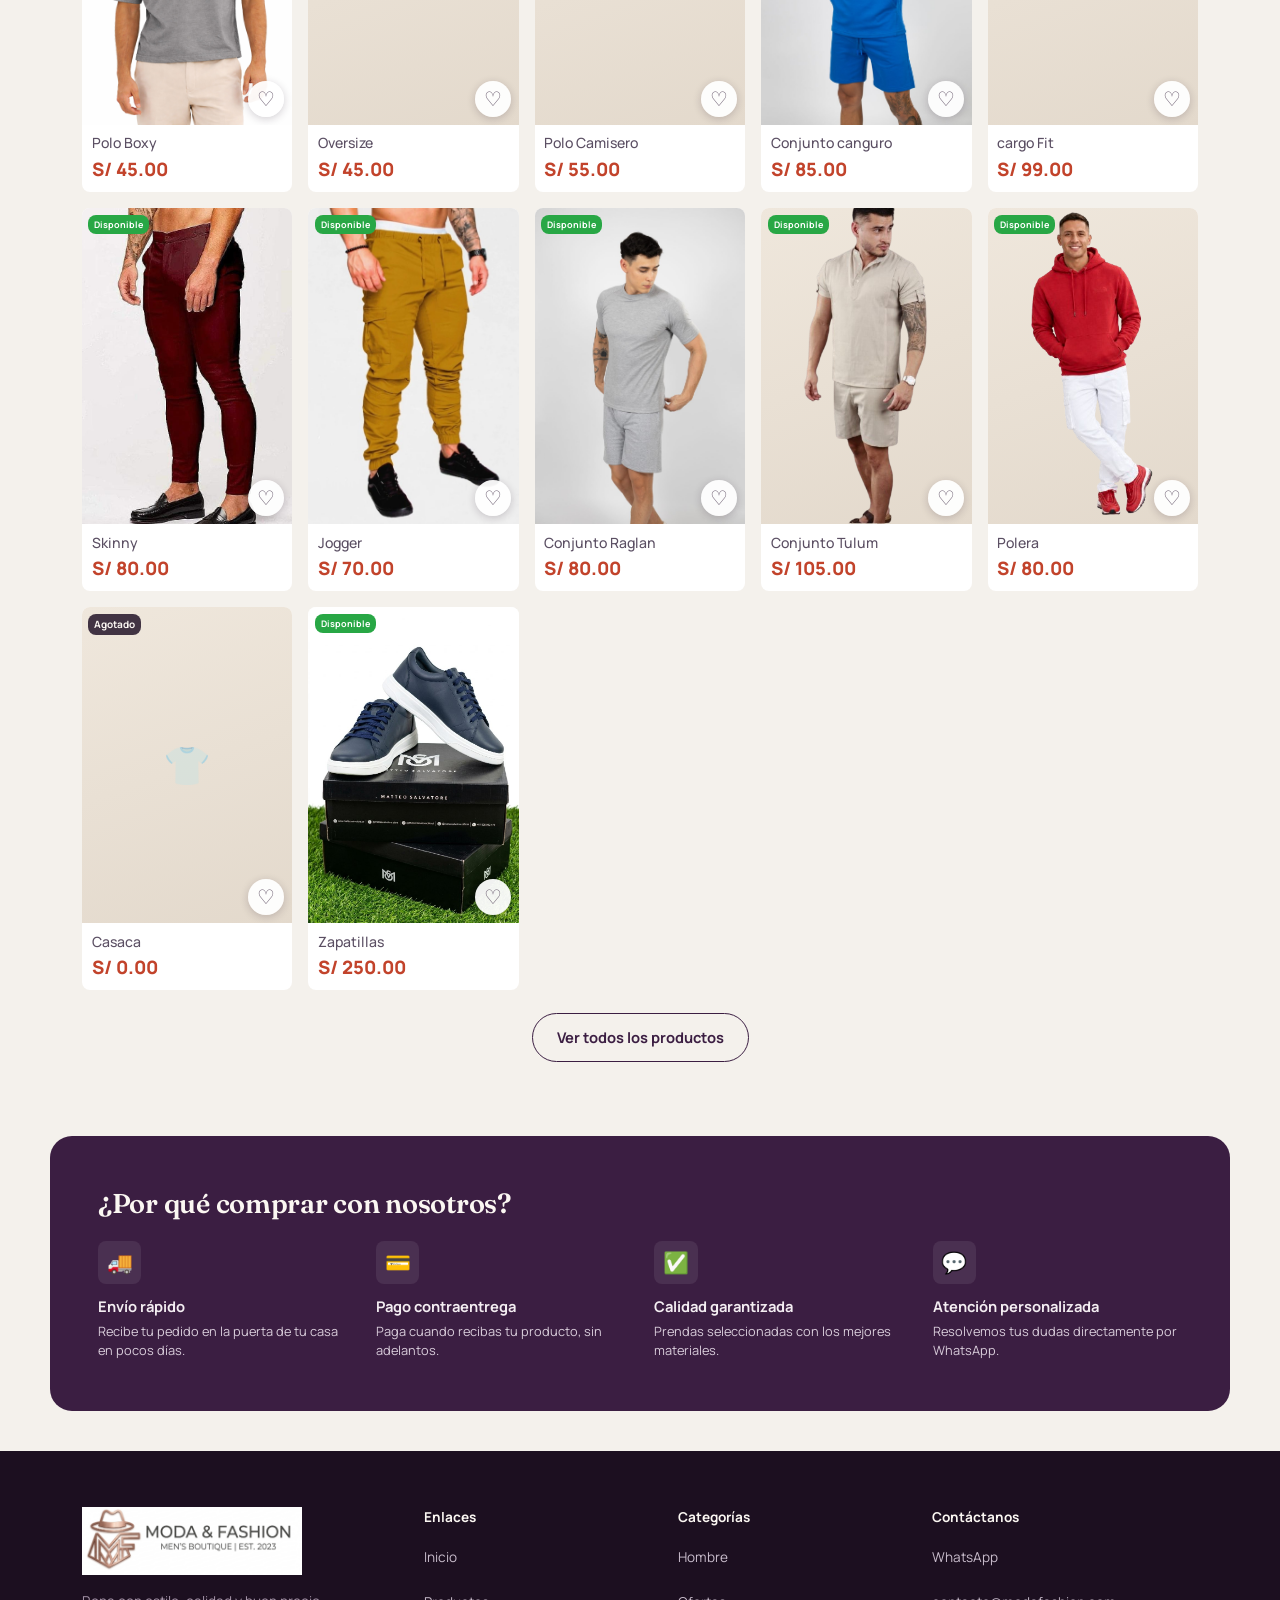
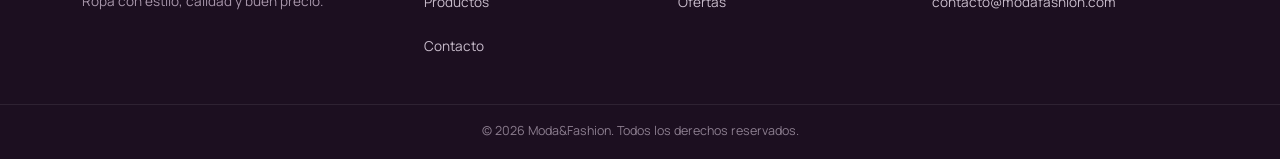
==== commit c97d4d6d: "Actualización de Moda&Fashion" ====
--- a/index.html
+++ b/index.html
@@ -99,7 +99,7 @@
           <div class="hero-content">
             <span class="hero-tag">#NuevaColección</span>
             <h1 class="hero-title">Viste tu estilo</h1>
-            <p class="hero-subtitle">Define tu momento con prendas de calidad a precios justos.</p>
+            
             <a href="productos.html" class="btn btn-primary">Ver productos</a>
           </div>
           
--- a/css/styles.css
+++ b/css/styles.css
@@ -1260,3 +1260,81 @@
   }
 
 }
+
+/* =========================================================
+   FOOTER - DISEÑO RESPONSIVE MODA&FASHION
+   ========================================================= */
+
+.site-footer .footer-content {
+  display: grid;
+  grid-template-columns: 1.4fr 1fr 1fr 1.2fr;
+  gap: 2rem;
+  align-items: start;
+}
+
+.site-footer .footer-col {
+  min-width: 0;
+}
+
+.site-footer .logo-img-footer {
+  display: block;
+  max-width: 220px;
+  width: 100%;
+  height: auto;
+}
+
+.site-footer .footer-text {
+  margin-top: 1rem;
+  line-height: 1.6;
+}
+
+.site-footer .footer-heading {
+  margin-top: 0;
+  margin-bottom: 1rem;
+}
+
+.site-footer .footer-links {
+  margin: 0;
+  padding: 0;
+  list-style: none;
+}
+
+.site-footer .footer-links li {
+  margin-bottom: 0.7rem;
+}
+
+.site-footer .footer-bottom {
+  text-align: center;
+}
+
+/* TELÉFONOS */
+@media (max-width: 699px) {
+  .site-footer .footer-content {
+    grid-template-columns: 1fr;
+    gap: 1.6rem;
+  }
+
+  .site-footer .footer-col {
+    width: 100%;
+  }
+
+  .site-footer .logo-img-footer {
+    max-width: 190px;
+  }
+
+  .site-footer .footer-text {
+    margin-top: 0.7rem;
+  }
+
+  .site-footer .footer-heading {
+    margin-bottom: 0.7rem;
+  }
+
+  .site-footer .footer-links li {
+    margin-bottom: 0.6rem;
+  }
+
+  .site-footer .footer-bottom {
+    margin-top: 1.5rem;
+  }
+}
